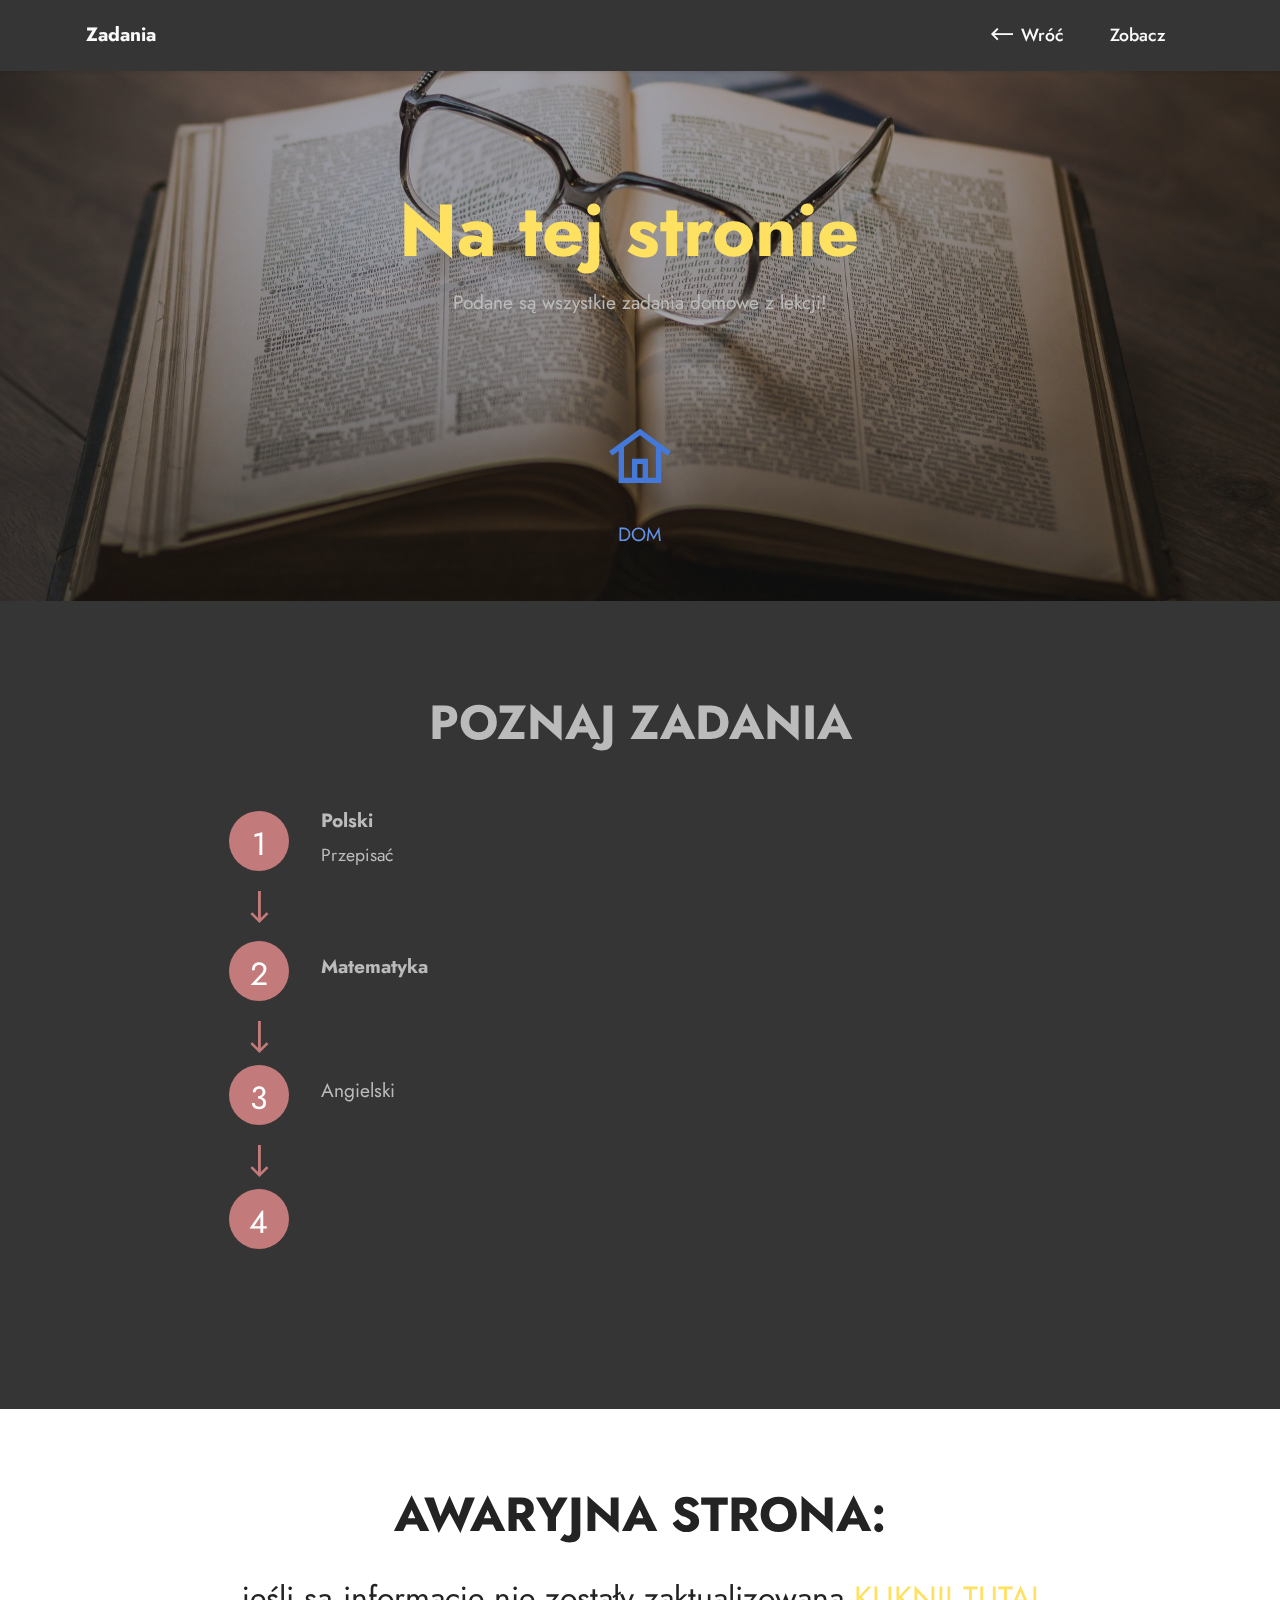
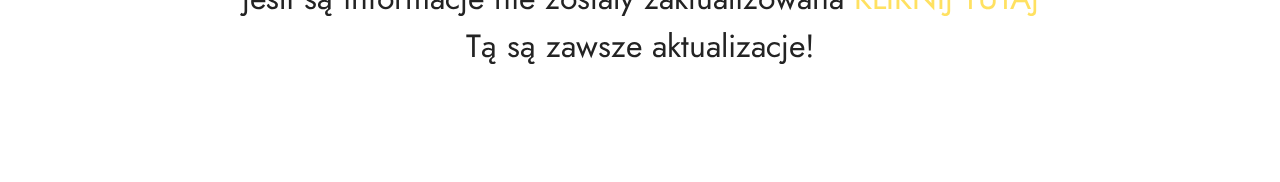
==== Zad.html @ 893054a7 "Add files via upload" ====
<!DOCTYPE html>
<html  >
<head>
  <!-- Site made with Mobirise Website Builder v5.6.13, https://mobirise.com -->
  <meta charset="UTF-8">
  <meta http-equiv="X-UA-Compatible" content="IE=edge">
  <meta name="generator" content="Mobirise v5.6.13, mobirise.com">
  <meta name="twitter:card" content="summary_large_image"/>
  <meta name="twitter:image:src" content="">
  <meta property="og:image" content="">
  <meta name="twitter:title" content="Zadania">
  <meta name="viewport" content="width=device-width, initial-scale=1, minimum-scale=1">
  <link rel="shortcut icon" href="assets/images/logo5.png" type="image/x-icon">
  <meta name="description" content="">
  
  
  <title>Zadania</title>
  <link rel="stylesheet" href="assets/web/assets/mobirise-icons2/mobirise2.css">
  <link rel="stylesheet" href="assets/bootstrap/css/bootstrap.min.css">
  <link rel="stylesheet" href="assets/bootstrap/css/bootstrap-grid.min.css">
  <link rel="stylesheet" href="assets/bootstrap/css/bootstrap-reboot.min.css">
  <link rel="stylesheet" href="assets/parallax/jarallax.css">
  <link rel="stylesheet" href="assets/dropdown/css/style.css">
  <link rel="stylesheet" href="assets/socicon/css/styles.css">
  <link rel="stylesheet" href="assets/theme/css/style.css">
  <link rel="preload" href="https://fonts.googleapis.com/css?family=Jost:100,200,300,400,500,600,700,800,900,100i,200i,300i,400i,500i,600i,700i,800i,900i&display=swap" as="style" onload="this.onload=null;this.rel='stylesheet'">
  <noscript><link rel="stylesheet" href="https://fonts.googleapis.com/css?family=Jost:100,200,300,400,500,600,700,800,900,100i,200i,300i,400i,500i,600i,700i,800i,900i&display=swap"></noscript>
  <link rel="preload" as="style" href="assets/mobirise/css/mbr-additional.css"><link rel="stylesheet" href="assets/mobirise/css/mbr-additional.css" type="text/css">
  
  
  
  
</head>
<body>
  
  <section data-bs-version="5.1" class="menu menu1 cid-sFGzlAXw3z" once="menu" id="menu1-2">
    

    <nav class="navbar navbar-dropdown navbar-expand-lg">
        <div class="container">
            <div class="navbar-brand">
                
                <span class="navbar-caption-wrap"><a class="navbar-caption text-white text-primary display-7" href="Zad.html">Zadania</a></span>
            </div>
            <button class="navbar-toggler" type="button" data-toggle="collapse" data-bs-toggle="collapse" data-target="#navbarSupportedContent" data-bs-target="#navbarSupportedContent" aria-controls="navbarNavAltMarkup" aria-expanded="false" aria-label="Toggle navigation">
                <div class="hamburger">
                    <span></span>
                    <span></span>
                    <span></span>
                    <span></span>
                </div>
            </button>
            <div class="collapse navbar-collapse" id="navbarSupportedContent">
                <ul class="navbar-nav nav-dropdown nav-right" data-app-modern-menu="true"><li class="nav-item"><a class="nav-link link text-white text-primary display-4" href="index.html"><span class="mobi-mbri mobi-mbri-left mbr-iconfont mbr-iconfont-btn"></span>Wróć</a></li><li class="nav-item"><a class="nav-link link text-white text-primary display-4" href="Zad.html#bottom">Zobacz&nbsp;</a></li></ul>
                
                
            </div>
        </div>
    </nav>
</section>

<section data-bs-version="5.1" class="header19 cid-sFGzrhlvIh mbr-parallax-background" id="header19-3">

    

    <div class="mbr-overlay" style="opacity: 0.4; background-color: rgb(35, 35, 35);">
    </div>

    <div class="container">
        <div class="media-container">
            <div class="col-md-12 col-lg-10 m-auto align-center">
                <h1 class="mbr-section-title mbr-white mbr-fonts-style mb-3 display-1"><strong>Na tej stronie&nbsp;</strong></h1>
                <p class="mbr-text mbr-white mbr-fonts-style display-7">
                    Podane są wszystkie zadania domowe z lekcji!<br></p>
                

                <div class="row pt-5 justify-content-center">
                    <div class="col-12 col-md-6 col-lg-3">
                        <div class="card-wrapper">
                            <div class="card-box align-center">
                                <span class="mbr-iconfont mobi-mbri-home mobi-mbri" style="color: rgb(68, 121, 217); fill: rgb(68, 121, 217);"></span>
                                <h4 class="card-title align-center mbr-black mbr-fonts-style display-7"><strong><a href="index.html" class="text-primary">DOM</a></strong></h4>
                            </div>
                        </div>
                    </div>
                    
                    
                    
                </div>
            </div>
        </div>
    </div>
</section>

<section data-bs-version="5.1" class="features19 cid-sFGBbGYuTc" id="features20-4">

    
    
    <div class="container">
        <div class="row justify-content-center">
            <div class="col-md-12 col-lg-10">
                <div class="card-wrapper pb-4">
                    <div class="card-box align-center">
                        <h4 class="card-title mbr-fonts-style mb-4 display-2"><strong>POZNAJ ZADANIA</strong></h4>
                        <p class="mbr-text mbr-fonts-style mb-4 display-7"></p>
                        
                    </div>
                </div>
            </div>
            <div class="col-12 col-md-9">
                <div class="item mbr-flex">
                    <div class="icon-box">
                        <span class="step-number mbr-fonts-style display-5">1</span>
                    </div>
                    <div class="text-box">
                        <h4 class="icon-title card-title mbr-black mbr-fonts-style display-7"><strong>Polski</strong></h4>
                        <h5 class="icon-text mbr-black mbr-fonts-style display-4">Przepisać<br></h5>
                    </div>
                </div>
                <div class="item mbr-flex">
                    <div class="icon-box">
                        <span class="step-number mbr-fonts-style display-5">2</span>
                    </div>
                    <div class="text-box">
                        <h4 class="icon-title card-title mbr-black mbr-fonts-style display-7"><strong>Matematyka</strong></h4>
                        <h5 class="icon-text mbr-black mbr-fonts-style display-4"></h5>
                    </div>
                </div>
                <div class="item mbr-flex">
                    <div class="icon-box">
                        <span class="step-number mbr-fonts-style display-5">3</span>
                    </div>
                    <div class="text-box">
                        <h4 class="icon-title card-title mbr-black mbr-fonts-style display-7">Angielski</h4>
                        <h5 class="icon-text mbr-black mbr-fonts-style display-4"></h5>
                    </div>
                </div>
                <div class="item mbr-flex last">
                    <div class="icon-box">
                        <span class="step-number mbr-fonts-style display-5">4</span>
                    </div>
                    <div class="text-box">
                        <h4 class="icon-title card-title mbr-black mbr-fonts-style display-7"></h4>
                        <h5 class="icon-text mbr-black mbr-fonts-style display-4"></h5>
                    </div>
                </div>
                
                
                
                
                
                
            </div>
        </div>
    </div>
</section>

<section data-bs-version="5.1" class="content4 cid-tiQTqA4oin" id="content4-7">
    

    
    
    <div class="container">
        <div class="row justify-content-center">
            <div class="title col-md-12 col-lg-10">
                <h3 class="mbr-section-title mbr-fonts-style align-center mb-4 display-2">
                    <strong>AWARYJNA STRONA:</strong></h3>
                <h4 class="mbr-section-subtitle align-center mbr-fonts-style mb-4 display-5">jeśli są informacje nie zostały zaktualizowana <a href="https://tiny.pl/w7hr4" class="text-warning text-primary">KLIKNIJ TUTAJ</a><br>Tą są zawsze aktualizacje!</h4>
                
            </div>
        </div>
    </div>
</section><section id="hide-footer" class="display-7" style="padding: 0;align-items: center;justify-content: center;flex-wrap: wrap;    align-content: center;display: flex;position: relative;height: 4rem;"><a href="https://mobiri.se/2879419" style="flex: 1 1;height: 4rem;position: absolute;width: 100%;z-index: 1;"><img alt="" style="height: 4rem;" src="[data-uri]"></a><p style="margin: 0;text-align: center;" class="display-7">Created with Mobirise &#8204;</p><a style="z-index:1" href="https://mobirise.com/web-page-maker.html">Free Web Page Builder</a></section><script src="assets/bootstrap/js/bootstrap.bundle.min.js"></script>  <script src="assets/parallax/jarallax.js"></script>  <script src="assets/smoothscroll/smooth-scroll.js"></script>  <script src="assets/ytplayer/index.js"></script>  <script src="assets/dropdown/js/navbar-dropdown.js"></script>  <script src="assets/vimeoplayer/player.js"></script>  <script src="assets/theme/js/script.js"></script>  
  
 <style>
#hide-footer{display: none !important;}
</style> 

</body>
</html>
---- assets/web/assets/mobirise-icons2/mobirise2.css ----
@font-face {
  font-family: 'Moririse2';
  font-display: swap;
  src:  url('mobirise2.eot?f2bix4');
  src:  url('mobirise2.eot?f2bix4#iefix') format('embedded-opentype'),
    url('mobirise2.ttf?f2bix4') format('truetype'),
    url('mobirise2.woff?f2bix4') format('woff'),
    url('mobirise2.svg?f2bix4#mobirise2') format('svg');
  font-weight: normal;
  font-style: normal;
}

[class^="mobi-"], [class*=" mobi-"] {
  /* use !important to prevent issues with browser extensions that change fonts */
  font-family: 'Moririse2' !important;
  speak: none;
  font-style: normal;
  font-weight: normal;
  font-variant: normal;
  text-transform: none;
  line-height: 1;

  /* Better Font Rendering =========== */
  -webkit-font-smoothing: antialiased;
  -moz-osx-font-smoothing: grayscale;
}

.mobi-mbri-add-submenu:before {
  content: "\e900";
}
.mobi-mbri-alert:before {
  content: "\e901";
}
.mobi-mbri-align-center:before {
  content: "\e902";
}
.mobi-mbri-align-justify:before {
  content: "\e903";
}
.mobi-mbri-align-left:before {
  content: "\e904";
}
.mobi-mbri-align-right:before {
  content: "\e905";
}
.mobi-mbri-android:before {
  content: "\e906";
}
.mobi-mbri-apple:before {
  content: "\e907";
}
.mobi-mbri-arrow-down:before {
  content: "\e908";
}
.mobi-mbri-arrow-next:before {
  content: "\e909";
}
.mobi-mbri-arrow-prev:before {
  content: "\e90a";
}
.mobi-mbri-arrow-up:before {
  content: "\e90b";
}
.mobi-mbri-bold:before {
  content: "\e90c";
}
.mobi-mbri-bookmark:before {
  content: "\e90d";
}
.mobi-mbri-bootstrap:before {
  content: "\e90e";
}
.mobi-mbri-briefcase:before {
  content: "\e90f";
}
.mobi-mbri-browse:before {
  content: "\e910";
}
.mobi-mbri-bulleted-list:before {
  content: "\e911";
}
.mobi-mbri-calendar:before {
  content: "\e912";
}
.mobi-mbri-camera:before {
  content: "\e913";
}
.mobi-mbri-cart-add:before {
  content: "\e914";
}
.mobi-mbri-cart-full:before {
  content: "\e915";
}
.mobi-mbri-cash:before {
  content: "\e916";
}
.mobi-mbri-change-style:before {
  content: "\e917";
}
.mobi-mbri-chat:before {
  content: "\e918";
}
.mobi-mbri-clock:before {
  content: "\e919";
}
.mobi-mbri-close:before {
  content: "\e91a";
}
.mobi-mbri-cloud:before {
  content: "\e91b";
}
.mobi-mbri-code:before {
  content: "\e91c";
}
.mobi-mbri-contact-form:before {
  content: "\e91d";
}
.mobi-mbri-credit-card:before {
  content: "\e91e";
}
.mobi-mbri-cursor-click:before {
  content: "\e91f";
}
.mobi-mbri-cust-feedback:before {
  content: "\e920";
}
.mobi-mbri-database:before {
  content: "\e921";
}
.mobi-mbri-delivery:before {
  content: "\e922";
}
.mobi-mbri-desktop:before {
  content: "\e923";
}
.mobi-mbri-devices:before {
  content: "\e924";
}
.mobi-mbri-down:before {
  content: "\e925";
}
.mobi-mbri-download-2:before {
  content: "\e926";
}
.mobi-mbri-download:before {
  content: "\e927";
}
.mobi-mbri-drag-n-drop-2:before {
  content: "\e928";
}
.mobi-mbri-drag-n-drop:before {
  content: "\e929";
}
.mobi-mbri-edit-2:before {
  content: "\e92a";
}
.mobi-mbri-edit:before {
  content: "\e92b";
}
.mobi-mbri-error:before {
  content: "\e92c";
}
.mobi-mbri-extension:before {
  content: "\e92d";
}
.mobi-mbri-features:before {
  content: "\e92e";
}
.mobi-mbri-file:before {
  content: "\e92f";
}
.mobi-mbri-flag:before {
  content: "\e930";
}
.mobi-mbri-folder:before {
  content: "\e931";
}
.mobi-mbri-gift:before {
  content: "\e932";
}
.mobi-mbri-github:before {
  content: "\e933";
}
.mobi-mbri-globe-2:before {
  content: "\e934";
}
.mobi-mbri-globe:before {
  content: "\e935";
}
.mobi-mbri-growing-chart:before {
  content: "\e936";
}
.mobi-mbri-hearth:before {
  content: "\e937";
}
.mobi-mbri-help:before {
  content: "\e938";
}
.mobi-mbri-home:before {
  content: "\e939";
}
.mobi-mbri-hot-cup:before {
  content: "\e93a";
}
.mobi-mbri-idea:before {
  content: "\e93b";
}
.mobi-mbri-image-gallery:before {
  content: "\e93c";
}
.mobi-mbri-image-slider:before {
  content: "\e93d";
}
.mobi-mbri-info:before {
  content: "\e93e";
}
.mobi-mbri-italic:before {
  content: "\e93f";
}
.mobi-mbri-key:before {
  content: "\e940";
}
.mobi-mbri-laptop:before {
  content: "\e941";
}
.mobi-mbri-layers:before {
  content: "\e942";
}
.mobi-mbri-left-right:before {
  content: "\e943";
}
.mobi-mbri-left:before {
  content: "\e944";
}
.mobi-mbri-letter:before {
  content: "\e945";
}
.mobi-mbri-like:before {
  content: "\e946";
}
.mobi-mbri-link:before {
  content: "\e947";
}
.mobi-mbri-lock:before {
  content: "\e948";
}
.mobi-mbri-login:before {
  content: "\e949";
}
.mobi-mbri-logout:before {
  content: "\e94a";
}
.mobi-mbri-magic-stick:before {
  content: "\e94b";
}
.mobi-mbri-map-pin:before {
  content: "\e94c";
}
.mobi-mbri-menu:before {
  content: "\e94d";
}
.mobi-mbri-mobile-2:before {
  content: "\e94e";
}
.mobi-mbri-mobile-horizontal:before {
  content: "\e94f";
}
.mobi-mbri-mobile:before {
  content: "\e950";
}
.mobi-mbri-mobirise:before {
  content: "\e951";
}
.mobi-mbri-more-horizontal:before {
  content: "\e952";
}
.mobi-mbri-more-vertical:before {
  content: "\e953";
}
.mobi-mbri-music:before {
  content: "\e954";
}
.mobi-mbri-new-file:before {
  content: "\e955";
}
.mobi-mbri-numbered-list:before {
  content: "\e956";
}
.mobi-mbri-opened-folder:before {
  content: "\e957";
}
.mobi-mbri-pages:before {
  content: "\e958";
}
.mobi-mbri-paper-plane:before {
  content: "\e959";
}
.mobi-mbri-paperclip:before {
  content: "\e95a";
}
.mobi-mbri-phone:before {
  content: "\e95b";
}
.mobi-mbri-photo:before {
  content: "\e95c";
}
.mobi-mbri-photos:before {
  content: "\e95d";
}
.mobi-mbri-pin:before {
  content: "\e95e";
}
.mobi-mbri-play:before {
  content: "\e95f";
}
.mobi-mbri-plus:before {
  content: "\e960";
}
.mobi-mbri-preview:before {
  content: "\e961";
}
.mobi-mbri-print:before {
  content: "\e962";
}
.mobi-mbri-protect:before {
  content: "\e963";
}
.mobi-mbri-question:before {
  content: "\e964";
}
.mobi-mbri-quote-left:before {
  content: "\e965";
}
.mobi-mbri-quote-right:before {
  content: "\e966";
}
.mobi-mbri-redo:before {
  content: "\e967";
}
.mobi-mbri-refresh:before {
  content: "\e968";
}
.mobi-mbri-responsive-2:before {
  content: "\e969";
}
.mobi-mbri-responsive:before {
  content: "\e96a";
}
.mobi-mbri-right:before {
  content: "\e96b";
}
.mobi-mbri-rocket:before {
  content: "\e96c";
}
.mobi-mbri-sad-face:before {
  content: "\e96d";
}
.mobi-mbri-sale:before {
  content: "\e96e";
}
.mobi-mbri-save:before {
  content: "\e96f";
}
.mobi-mbri-search:before {
  content: "\e970";
}
.mobi-mbri-setting-2:before {
  content: "\e971";
}
.mobi-mbri-setting-3:before {
  content: "\e972";
}
.mobi-mbri-setting:before {
  content: "\e973";
}
.mobi-mbri-share:before {
  content: "\e974";
}
.mobi-mbri-shopping-bag:before {
  content: "\e975";
}
.mobi-mbri-shopping-basket:before {
  content: "\e976";
}
.mobi-mbri-shopping-cart:before {
  content: "\e977";
}
.mobi-mbri-sites:before {
  content: "\e978";
}
.mobi-mbri-smile-face:before {
  content: "\e979";
}
.mobi-mbri-speed:before {
  content: "\e97a";
}
.mobi-mbri-star:before {
  content: "\e97b";
}
.mobi-mbri-success:before {
  content: "\e97c";
}
.mobi-mbri-sun:before {
  content: "\e97d";
}
.mobi-mbri-sun2:before {
  content: "\e97e";
}
.mobi-mbri-tablet-vertical:before {
  content: "\e97f";
}
.mobi-mbri-tablet:before {
  content: "\e980";
}
.mobi-mbri-target:before {
  content: "\e981";
}
.mobi-mbri-timer:before {
  content: "\e982";
}
.mobi-mbri-to-ftp:before {
  content: "\e983";
}
.mobi-mbri-to-local-drive:before {
  content: "\e984";
}
.mobi-mbri-touch-swipe:before {
  content: "\e985";
}
.mobi-mbri-touch:before {
  content: "\e986";
}
.mobi-mbri-trash:before {
  content: "\e987";
}
.mobi-mbri-underline:before {
  content: "\e988";
}
.mobi-mbri-undo:before {
  content: "\e989";
}
.mobi-mbri-unlink:before {
  content: "\e98a";
}
.mobi-mbri-unlock:before {
  content: "\e98b";
}
.mobi-mbri-up-down:before {
  content: "\e98c";
}
.mobi-mbri-up:before {
  content: "\e98d";
}
.mobi-mbri-update:before {
  content: "\e98e";
}
.mobi-mbri-upload-2:before {
  content: "\e98f";
}
.mobi-mbri-upload:before {
  content: "\e990";
}
.mobi-mbri-user-2:before {
  content: "\e991";
}
.mobi-mbri-user:before {
  content: "\e992";
}
.mobi-mbri-users:before {
  content: "\e993";
}
.mobi-mbri-video-play:before {
  content: "\e994";
}
.mobi-mbri-video:before {
  content: "\e995";
}
.mobi-mbri-watch:before {
  content: "\e996";
}
.mobi-mbri-website-theme-2:before {
  content: "\e997";
}
.mobi-mbri-website-theme:before {
  content: "\e998";
}
.mobi-mbri-wifi:before {
  content: "\e999";
}
.mobi-mbri-windows:before {
  content: "\e99a";
}
.mobi-mbri-zoom-in:before {
  content: "\e99b";
}
.mobi-mbri-zoom-out:before {
  content: "\e99c";
}
---- assets/parallax/jarallax.css ----
.jarallax {
    position: relative;
    z-index: 0;
}
.jarallax > .jarallax-img {
    position: absolute;
    object-fit: cover;
    /* support for plugin https://github.com/bfred-it/object-fit-images */
    font-family: 'object-fit: cover;';
    top: 0;
    left: 0;
    width: 100%;
    height: 100%;
    z-index: -1;
}
---- assets/dropdown/css/style.css ----
.navbar-dropdown {
  left: 0;
  padding: 0;
  position: absolute;
  right: 0;
  top: 0;
  transition: all 0.45s ease;
  z-index: 1030;
  background: #282828; }
  .navbar-dropdown .navbar-logo {
    margin-right: 0.8rem;
    transition: margin 0.3s ease-in-out;
    vertical-align: middle; }
    .navbar-dropdown .navbar-logo img {
      height: 3.125rem;
      transition: all 0.3s ease-in-out; }
    .navbar-dropdown .navbar-logo.mbr-iconfont {
      font-size: 3.125rem;
      line-height: 3.125rem; }
  .navbar-dropdown .navbar-caption {
    font-weight: 700;
    white-space: normal;
    vertical-align: -4px;
    line-height: 3.125rem !important; }
    .navbar-dropdown .navbar-caption, .navbar-dropdown .navbar-caption:hover {
      color: inherit;
      text-decoration: none; }
  .navbar-dropdown .mbr-iconfont + .navbar-caption {
    vertical-align: -1px; }
  .navbar-dropdown.navbar-fixed-top {
    position: fixed; }
  .navbar-dropdown .navbar-brand span {
    vertical-align: -4px; }
  .navbar-dropdown.bg-color.transparent {
    background: none; }
  .navbar-dropdown.navbar-short .navbar-brand {
    padding: 0.625rem 0; }
    .navbar-dropdown.navbar-short .navbar-brand span {
      vertical-align: -1px; }
  .navbar-dropdown.navbar-short .navbar-caption {
    line-height: 2.375rem !important;
    vertical-align: -2px; }
  .navbar-dropdown.navbar-short .navbar-logo {
    margin-right: 0.5rem; }
    .navbar-dropdown.navbar-short .navbar-logo img {
      height: 2.375rem; }
    .navbar-dropdown.navbar-short .navbar-logo.mbr-iconfont {
      font-size: 2.375rem;
      line-height: 2.375rem; }
  .navbar-dropdown.navbar-short .mbr-table-cell {
    height: 3.625rem; }
  .navbar-dropdown .navbar-close {
    left: 0.6875rem;
    position: fixed;
    top: 0.75rem;
    z-index: 1000; }
  .navbar-dropdown .hamburger-icon {
    content: "";
    display: inline-block;
    vertical-align: middle;
    width: 16px;
    -webkit-box-shadow: 0 -6px 0 1px #282828,0 0 0 1px #282828,0 6px 0 1px #282828;
    -moz-box-shadow: 0 -6px 0 1px #282828,0 0 0 1px #282828,0 6px 0 1px #282828;
    box-shadow: 0 -6px 0 1px #282828,0 0 0 1px #282828,0 6px 0 1px #282828; }

.dropdown-menu .dropdown-toggle[data-toggle="dropdown-submenu"]::after {
  border-bottom: 0.35em solid transparent;
  border-left: 0.35em solid;
  border-right: 0;
  border-top: 0.35em solid transparent;
  margin-left: 0.3rem; }

.dropdown-menu .dropdown-item:focus {
  outline: 0; }

.nav-dropdown {
  font-size: 0.75rem;
  font-weight: 500;
  height: auto !important; }
  .nav-dropdown .nav-btn {
    padding-left: 1rem; }
  .nav-dropdown .link {
    margin: .667em 1.667em;
    font-weight: 500;
    padding: 0;
    transition: color .2s ease-in-out; }
    .nav-dropdown .link.dropdown-toggle {
      margin-right: 2.583em; }
      .nav-dropdown .link.dropdown-toggle::after {
        margin-left: .25rem;
        border-top: 0.35em solid;
        border-right: 0.35em solid transparent;
        border-left: 0.35em solid transparent;
        border-bottom: 0; }
      .nav-dropdown .link.dropdown-toggle[aria-expanded="true"] {
        margin: 0;
        padding: 0.667em 3.263em  0.667em 1.667em; }
  .nav-dropdown .link::after,
  .nav-dropdown .dropdown-item::after {
    color: inherit; }
  .nav-dropdown .btn {
    font-size: 0.75rem;
    font-weight: 700;
    letter-spacing: 0;
    margin-bottom: 0;
    padding-left: 1.25rem;
    padding-right: 1.25rem; }
  .nav-dropdown .dropdown-menu {
    border-radius: 0;
    border: 0;
    left: 0;
    margin: 0;
    padding-bottom: 1.25rem;
    padding-top: 1.25rem;
    position: relative; }
  .nav-dropdown .dropdown-submenu {
    margin-left: 0.125rem;
    top: 0; }
  .nav-dropdown .dropdown-item {
    font-weight: 500;
    line-height: 2;
    padding: 0.3846em 4.615em 0.3846em 1.5385em;
    position: relative;
    transition: color .2s ease-in-out, background-color .2s ease-in-out; }
    .nav-dropdown .dropdown-item::after {
      margin-top: -0.3077em;
      position: absolute;
      right: 1.1538em;
      top: 50%; }
    .nav-dropdown .dropdown-item:focus, .nav-dropdown .dropdown-item:hover {
      background: none; }

@media (max-width: 767px) {
  .nav-dropdown.navbar-toggleable-sm {
    bottom: 0;
    display: none;
    left: 0;
    overflow-x: hidden;
    position: fixed;
    top: 0;
    transform: translateX(-100%);
    -ms-transform: translateX(-100%);
    -webkit-transform: translateX(-100%);
    width: 18.75rem;
    z-index: 999; } }
.nav-dropdown.navbar-toggleable-xl {
  bottom: 0;
  display: none;
  left: 0;
  overflow-x: hidden;
  position: fixed;
  top: 0;
  transform: translateX(-100%);
  -ms-transform: translateX(-100%);
  -webkit-transform: translateX(-100%);
  width: 18.75rem;
  z-index: 999; }

.nav-dropdown-sm {
  display: block !important;
  overflow-x: hidden;
  overflow: auto;
  padding-top: 3.875rem; }
  .nav-dropdown-sm::after {
    content: "";
    display: block;
    height: 3rem;
    width: 100%; }
  .nav-dropdown-sm.collapse.in ~ .navbar-close {
    display: block !important; }
  .nav-dropdown-sm.collapsing, .nav-dropdown-sm.collapse.in {
    transform: translateX(0);
    -ms-transform: translateX(0);
    -webkit-transform: translateX(0);
    transition: all 0.25s ease-out;
    -webkit-transition: all 0.25s ease-out;
    background: #282828; }
  .nav-dropdown-sm.collapsing[aria-expanded="false"] {
    transform: translateX(-100%);
    -ms-transform: translateX(-100%);
    -webkit-transform: translateX(-100%); }
  .nav-dropdown-sm .nav-item {
    display: block;
    margin-left: 0 !important;
    padding-left: 0; }
  .nav-dropdown-sm .link,
  .nav-dropdown-sm .dropdown-item {
    border-top: 1px dotted rgba(255, 255, 255, 0.1);
    font-size: 0.8125rem;
    line-height: 1.6;
    margin: 0 !important;
    padding: 0.875rem 2.4rem 0.875rem 1.5625rem !important;
    position: relative;
    white-space: normal; }
    .nav-dropdown-sm .link:focus, .nav-dropdown-sm .link:hover,
    .nav-dropdown-sm .dropdown-item:focus,
    .nav-dropdown-sm .dropdown-item:hover {
      background: rgba(0, 0, 0, 0.2) !important;
      color: #c0a375; }
  .nav-dropdown-sm .nav-btn {
    position: relative;
    padding: 1.5625rem 1.5625rem 0 1.5625rem; }
    .nav-dropdown-sm .nav-btn::before {
      border-top: 1px dotted rgba(255, 255, 255, 0.1);
      content: "";
      left: 0;
      position: absolute;
      top: 0;
      width: 100%; }
    .nav-dropdown-sm .nav-btn + .nav-btn {
      padding-top: 0.625rem; }
      .nav-dropdown-sm .nav-btn + .nav-btn::before {
        display: none; }
  .nav-dropdown-sm .btn {
    padding: 0.625rem 0; }
  .nav-dropdown-sm .dropdown-toggle[data-toggle="dropdown-submenu"]::after {
    margin-left: .25rem;
    border-top: 0.35em solid;
    border-right: 0.35em solid transparent;
    border-left: 0.35em solid transparent;
    border-bottom: 0; }
  .nav-dropdown-sm .dropdown-toggle[data-toggle="dropdown-submenu"][aria-expanded="true"]::after {
    border-top: 0;
    border-right: 0.35em solid transparent;
    border-left: 0.35em solid transparent;
    border-bottom: 0.35em solid; }
  .nav-dropdown-sm .dropdown-menu {
    margin: 0;
    padding: 0;
    position: relative;
    top: 0;
    left: 0;
    width: 100%;
    border: 0;
    float: none;
    border-radius: 0;
    background: none; }
  .nav-dropdown-sm .dropdown-submenu {
    left: 100%;
    margin-left: 0.125rem;
    margin-top: -1.25rem;
    top: 0; }

.navbar-toggleable-sm .nav-dropdown .dropdown-menu {
  position: absolute; }

.navbar-toggleable-sm .nav-dropdown .dropdown-submenu {
  left: 100%;
  margin-left: 0.125rem;
  margin-top: -1.25rem;
  top: 0; }

.navbar-toggleable-sm.opened .nav-dropdown .dropdown-menu {
  position: relative; }

.navbar-toggleable-sm.opened .nav-dropdown .dropdown-submenu {
  left: 0;
  margin-left: 00rem;
  margin-top: 0rem;
  top: 0; }

.is-builder .nav-dropdown.collapsing {
  transition: none !important; }
---- assets/socicon/css/styles.css ----
@charset "UTF-8";

@font-face {
  font-family: 'Socicon';
  src:  url('../fonts/socicon.eot');
  src:  url('../fonts/socicon.eot?#iefix') format('embedded-opentype'),
    url('../fonts/socicon.woff2') format('woff2'),
    url('../fonts/socicon.ttf') format('truetype'),
    url('../fonts/socicon.woff') format('woff'),
    url('../fonts/socicon.svg#socicon') format('svg');
  font-weight: normal;
  font-style: normal;
  font-display: swap;
}

[data-icon]:before {
  font-family: "socicon" !important;
  content: attr(data-icon);
  font-style: normal !important;
  font-weight: normal !important;
  font-variant: normal !important;
  text-transform: none !important;
  speak: none;
  line-height: 1;
  -webkit-font-smoothing: antialiased;
  -moz-osx-font-smoothing: grayscale;
}

[class^="socicon-"], [class*=" socicon-"] {
  /* use !important to prevent issues with browser extensions that change fonts */
  font-family: 'Socicon' !important;
  speak: none;
  font-style: normal;
  font-weight: normal;
  font-variant: normal;
  text-transform: none;
  line-height: 1;

  /* Better Font Rendering =========== */
  -webkit-font-smoothing: antialiased;
  -moz-osx-font-smoothing: grayscale;
}

.socicon-eitaa:before {
  content: "\e97c";
}
.socicon-soroush:before {
  content: "\e97d";
}
.socicon-bale:before {
  content: "\e97e";
}
.socicon-zazzle:before {
  content: "\e97b";
}
.socicon-society6:before {
  content: "\e97a";
}
.socicon-redbubble:before {
  content: "\e979";
}
.socicon-avvo:before {
  content: "\e978";
}
.socicon-stitcher:before {
  content: "\e977";
}
.socicon-googlehangouts:before {
  content: "\e974";
}
.socicon-dlive:before {
  content: "\e975";
}
.socicon-vsco:before {
  content: "\e976";
}
.socicon-flipboard:before {
  content: "\e973";
}
.socicon-ubuntu:before {
  content: "\e958";
}
.socicon-artstation:before {
  content: "\e959";
}
.socicon-invision:before {
  content: "\e95a";
}
.socicon-torial:before {
  content: "\e95b";
}
.socicon-collectorz:before {
  content: "\e95c";
}
.socicon-seenthis:before {
  content: "\e95d";
}
.socicon-googleplaymusic:before {
  content: "\e95e";
}
.socicon-debian:before {
  content: "\e95f";
}
.socicon-filmfreeway:before {
  content: "\e960";
}
.socicon-gnome:before {
  content: "\e961";
}
.socicon-itchio:before {
  content: "\e962";
}
.socicon-jamendo:before {
  content: "\e963";
}
.socicon-mix:before {
  content: "\e964";
}
.socicon-sharepoint:before {
  content: "\e965";
}
.socicon-tinder:before {
  content: "\e966";
}
.socicon-windguru:before {
  content: "\e967";
}
.socicon-cdbaby:before {
  content: "\e968";
}
.socicon-elementaryos:before {
  content: "\e969";
}
.socicon-stage32:before {
  content: "\e96a";
}
.socicon-tiktok:before {
  content: "\e96b";
}
.socicon-gitter:before {
  content: "\e96c";
}
.socicon-letterboxd:before {
  content: "\e96d";
}
.socicon-threema:before {
  content: "\e96e";
}
.socicon-splice:before {
  content: "\e96f";
}
.socicon-metapop:before {
  content: "\e970";
}
.socicon-naver:before {
  content: "\e971";
}
.socicon-remote:before {
  content: "\e972";
}
.socicon-internet:before {
  content: "\e957";
}
.socicon-moddb:before {
  content: "\e94b";
}
.socicon-indiedb:before {
  content: "\e94c";
}
.socicon-traxsource:before {
  content: "\e94d";
}
.socicon-gamefor:before {
  content: "\e94e";
}
.socicon-pixiv:before {
  content: "\e94f";
}
.socicon-myanimelist:before {
  content: "\e950";
}
.socicon-blackberry:before {
  content: "\e951";
}
.socicon-wickr:before {
  content: "\e952";
}
.socicon-spip:before {
  content: "\e953";
}
.socicon-napster:before {
  content: "\e954";
}
.socicon-beatport:before {
  content: "\e955";
}
.socicon-hackerone:before {
  content: "\e956";
}
.socicon-hackernews:before {
  content: "\e946";
}
.socicon-smashwords:before {
  content: "\e947";
}
.socicon-kobo:before {
  content: "\e948";
}
.socicon-bookbub:before {
  content: "\e949";
}
.socicon-mailru:before {
  content: "\e94a";
}
.socicon-gitlab:before {
  content: "\e945";
}
.socicon-instructables:before {
  content: "\e944";
}
.socicon-portfolio:before {
  content: "\e943";
}
.socicon-codered:before {
  content: "\e940";
}
.socicon-origin:before {
  content: "\e941";
}
.socicon-nextdoor:before {
  content: "\e942";
}
.socicon-udemy:before {
  content: "\e93f";
}
.socicon-livemaster:before {
  content: "\e93e";
}
.socicon-crunchbase:before {
  content: "\e93b";
}
.socicon-homefy:before {
  content: "\e93c";
}
.socicon-calendly:before {
  content: "\e93d";
}
.socicon-realtor:before {
  content: "\e90f";
}
.socicon-tidal:before {
  content: "\e910";
}
.socicon-qobuz:before {
  content: "\e911";
}
.socicon-natgeo:before {
  content: "\e912";
}
.socicon-mastodon:before {
  content: "\e913";
}
.socicon-unsplash:before {
  content: "\e914";
}
.socicon-homeadvisor:before {
  content: "\e915";
}
.socicon-angieslist:before {
  content: "\e916";
}
.socicon-codepen:before {
  content: "\e917";
}
.socicon-slack:before {
  content: "\e918";
}
.socicon-openaigym:before {
  content: "\e919";
}
.socicon-logmein:before {
  content: "\e91a";
}
.socicon-fiverr:before {
  content: "\e91b";
}
.socicon-gotomeeting:before {
  content: "\e91c";
}
.socicon-aliexpress:before {
  content: "\e91d";
}
.socicon-guru:before {
  content: "\e91e";
}
.socicon-appstore:before {
  content: "\e91f";
}
.socicon-homes:before {
  content: "\e920";
}
.socicon-zoom:before {
  content: "\e921";
}
.socicon-alibaba:before {
  content: "\e922";
}
.socicon-craigslist:before {
  content: "\e923";
}
.socicon-wix:before {
  content: "\e924";
}
.socicon-redfin:before {
  content: "\e925";
}
.socicon-googlecalendar:before {
  content: "\e926";
}
.socicon-shopify:before {
  content: "\e927";
}
.socicon-freelancer:before {
  content: "\e928";
}
.socicon-seedrs:before {
  content: "\e929";
}
.socicon-bing:before {
  content: "\e92a";
}
.socicon-doodle:before {
  content: "\e92b";
}
.socicon-bonanza:before {
  content: "\e92c";
}
.socicon-squarespace:before {
  content: "\e92d";
}
.socicon-toptal:before {
  content: "\e92e";
}
.socicon-gust:before {
  content: "\e92f";
}
.socicon-ask:before {
  content: "\e930";
}
.socicon-trulia:before {
  content: "\e931";
}
.socicon-loomly:before {
  content: "\e932";
}
.socicon-ghost:before {
  content: "\e933";
}
.socicon-upwork:before {
  content: "\e934";
}
.socicon-fundable:before {
  content: "\e935";
}
.socicon-booking:before {
  content: "\e936";
}
.socicon-googlemaps:before {
  content: "\e937";
}
.socicon-zillow:before {
  content: "\e938";
}
.socicon-niconico:before {
  content: "\e939";
}
.socicon-toneden:before {
  content: "\e93a";
}
.socicon-augment:before {
  content: "\e908";
}
.socicon-bitbucket:before {
  content: "\e909";
}
.socicon-fyuse:before {
  content: "\e90a";
}
.socicon-yt-gaming:before {
  content: "\e90b";
}
.socicon-sketchfab:before {
  content: "\e90c";
}
.socicon-mobcrush:before {
  content: "\e90d";
}
.socicon-microsoft:before {
  content: "\e90e";
}
.socicon-pandora:before {
  content: "\e907";
}
.socicon-messenger:before {
  content: "\e906";
}
.socicon-gamewisp:before {
  content: "\e905";
}
.socicon-bloglovin:before {
  content: "\e904";
}
.socicon-tunein:before {
  content: "\e903";
}
.socicon-gamejolt:before {
  content: "\e901";
}
.socicon-trello:before {
  content: "\e902";
}
.socicon-spreadshirt:before {
  content: "\e900";
}
.socicon-500px:before {
  content: "\e000";
}
.socicon-8tracks:before {
  content: "\e001";
}
.socicon-airbnb:before {
  content: "\e002";
}
.socicon-alliance:before {
  content: "\e003";
}
.socicon-amazon:before {
  content: "\e004";
}
.socicon-amplement:before {
  content: "\e005";
}
.socicon-android:before {
  content: "\e006";
}
.socicon-angellist:before {
  content: "\e007";
}
.socicon-apple:before {
  content: "\e008";
}
.socicon-appnet:before {
  content: "\e009";
}
.socicon-baidu:before {
  content: "\e00a";
}
.socicon-bandcamp:before {
  content: "\e00b";
}
.socicon-battlenet:before {
  content: "\e00c";
}
.socicon-mixer:before {
  content: "\e00d";
}
.socicon-bebee:before {
  content: "\e00e";
}
.socicon-bebo:before {
  content: "\e00f";
}
.socicon-behance:before {
  content: "\e010";
}
.socicon-blizzard:before {
  content: "\e011";
}
.socicon-blogger:before {
  content: "\e012";
}
.socicon-buffer:before {
  content: "\e013";
}
.socicon-chrome:before {
  content: "\e014";
}
.socicon-coderwall:before {
  content: "\e015";
}
.socicon-curse:before {
  content: "\e016";
}
.socicon-dailymotion:before {
  content: "\e017";
}
.socicon-deezer:before {
  content: "\e018";
}
.socicon-delicious:before {
  content: "\e019";
}
.socicon-deviantart:before {
  content: "\e01a";
}
.socicon-diablo:before {
  content: "\e01b";
}
.socicon-digg:before {
  content: "\e01c";
}
.socicon-discord:before {
  content: "\e01d";
}
.socicon-disqus:before {
  content: "\e01e";
}
.socicon-douban:before {
  content: "\e01f";
}
.socicon-draugiem:before {
  content: "\e020";
}
.socicon-dribbble:before {
  content: "\e021";
}
.socicon-drupal:before {
  content: "\e022";
}
.socicon-ebay:before {
  content: "\e023";
}
.socicon-ello:before {
  content: "\e024";
}
.socicon-endomodo:before {
  content: "\e025";
}
.socicon-envato:before {
  content: "\e026";
}
.socicon-etsy:before {
  content: "\e027";
}
.socicon-facebook:before {
  content: "\e028";
}
.socicon-feedburner:before {
  content: "\e029";
}
.socicon-filmweb:before {
  content: "\e02a";
}
.socicon-firefox:before {
  content: "\e02b";
}
.socicon-flattr:before {
  content: "\e02c";
}
.socicon-flickr:before {
  content: "\e02d";
}
.socicon-formulr:before {
  content: "\e02e";
}
.socicon-forrst:before {
  content: "\e02f";
}
.socicon-foursquare:before {
  content: "\e030";
}
.socicon-friendfeed:before {
  content: "\e031";
}
.socicon-github:before {
  content: "\e032";
}
.socicon-goodreads:before {
  content: "\e033";
}
.socicon-google:before {
  content: "\e034";
}
.socicon-googlescholar:before {
  content: "\e035";
}
.socicon-googlegroups:before {
  content: "\e036";
}
.socicon-googlephotos:before {
  content: "\e037";
}
.socicon-googleplus:before {
  content: "\e038";
}
.socicon-grooveshark:before {
  content: "\e039";
}
.socicon-hackerrank:before {
  content: "\e03a";
}
.socicon-hearthstone:before {
  content: "\e03b";
}
.socicon-hellocoton:before {
  content: "\e03c";
}
.socicon-heroes:before {
  content: "\e03d";
}
.socicon-smashcast:before {
  content: "\e03e";
}
.socicon-horde:before {
  content: "\e03f";
}
.socicon-houzz:before {
  content: "\e040";
}
.socicon-icq:before {
  content: "\e041";
}
.socicon-identica:before {
  content: "\e042";
}
.socicon-imdb:before {
  content: "\e043";
}
.socicon-instagram:before {
  content: "\e044";
}
.socicon-issuu:before {
  content: "\e045";
}
.socicon-istock:before {
  content: "\e046";
}
.socicon-itunes:before {
  content: "\e047";
}
.socicon-keybase:before {
  content: "\e048";
}
.socicon-lanyrd:before {
  content: "\e049";
}
.socicon-lastfm:before {
  content: "\e04a";
}
.socicon-line:before {
  content: "\e04b";
}
.socicon-linkedin:before {
  content: "\e04c";
}
.socicon-livejournal:before {
  content: "\e04d";
}
.socicon-lyft:before {
  content: "\e04e";
}
.socicon-macos:before {
  content: "\e04f";
}
.socicon-mail:before {
  content: "\e050";
}
.socicon-medium:before {
  content: "\e051";
}
.socicon-meetup:before {
  content: "\e052";
}
.socicon-mixcloud:before {
  content: "\e053";
}
.socicon-modelmayhem:before {
  content: "\e054";
}
.socicon-mumble:before {
  content: "\e055";
}
.socicon-myspace:before {
  content: "\e056";
}
.socicon-newsvine:before {
  content: "\e057";
}
.socicon-nintendo:before {
  content: "\e058";
}
.socicon-npm:before {
  content: "\e059";
}
.socicon-odnoklassniki:before {
  content: "\e05a";
}
.socicon-openid:before {
  content: "\e05b";
}
.socicon-opera:before {
  content: "\e05c";
}
.socicon-outlook:before {
  content: "\e05d";
}
.socicon-overwatch:before {
  content: "\e05e";
}
.socicon-patreon:before {
  content: "\e05f";
}
.socicon-paypal:before {
  content: "\e060";
}
.socicon-periscope:before {
  content: "\e061";
}
.socicon-persona:before {
  content: "\e062";
}
.socicon-pinterest:before {
  content: "\e063";
}
.socicon-play:before {
  content: "\e064";
}
.socicon-player:before {
  content: "\e065";
}
.socicon-playstation:before {
  content: "\e066";
}
.socicon-pocket:before {
  content: "\e067";
}
.socicon-qq:before {
  content: "\e068";
}
.socicon-quora:before {
  content: "\e069";
}
.socicon-raidcall:before {
  content: "\e06a";
}
.socicon-ravelry:before {
  content: "\e06b";
}
.socicon-reddit:before {
  content: "\e06c";
}
.socicon-renren:before {
  content: "\e06d";
}
.socicon-researchgate:before {
  content: "\e06e";
}
.socicon-residentadvisor:before {
  content: "\e06f";
}
.socicon-reverbnation:before {
  content: "\e070";
}
.socicon-rss:before {
  content: "\e071";
}
.socicon-sharethis:before {
  content: "\e072";
}
.socicon-skype:before {
  content: "\e073";
}
.socicon-slideshare:before {
  content: "\e074";
}
.socicon-smugmug:before {
  content: "\e075";
}
.socicon-snapchat:before {
  content: "\e076";
}
.socicon-songkick:before {
  content: "\e077";
}
.socicon-soundcloud:before {
  content: "\e078";
}
.socicon-spotify:before {
  content: "\e079";
}
.socicon-stackexchange:before {
  content: "\e07a";
}
.socicon-stackoverflow:before {
  content: "\e07b";
}
.socicon-starcraft:before {
  content: "\e07c";
}
.socicon-stayfriends:before {
  content: "\e07d";
}
.socicon-steam:before {
  content: "\e07e";
}
.socicon-storehouse:before {
  content: "\e07f";
}
.socicon-strava:before {
  content: "\e080";
}
.socicon-streamjar:before {
  content: "\e081";
}
.socicon-stumbleupon:before {
  content: "\e082";
}
.socicon-swarm:before {
  content: "\e083";
}
.socicon-teamspeak:before {
  content: "\e084";
}
.socicon-teamviewer:before {
  content: "\e085";
}
.socicon-technorati:before {
  content: "\e086";
}
.socicon-telegram:before {
  content: "\e087";
}
.socicon-tripadvisor:before {
  content: "\e088";
}
.socicon-tripit:before {
  content: "\e089";
}
.socicon-triplej:before {
  content: "\e08a";
}
.socicon-tumblr:before {
  content: "\e08b";
}
.socicon-twitch:before {
  content: "\e08c";
}
.socicon-twitter:before {
  content: "\e08d";
}
.socicon-uber:before {
  content: "\e08e";
}
.socicon-ventrilo:before {
  content: "\e08f";
}
.socicon-viadeo:before {
  content: "\e090";
}
.socicon-viber:before {
  content: "\e091";
}
.socicon-viewbug:before {
  content: "\e092";
}
.socicon-vimeo:before {
  content: "\e093";
}
.socicon-vine:before {
  content: "\e094";
}
.socicon-vkontakte:before {
  content: "\e095";
}
.socicon-warcraft:before {
  content: "\e096";
}
.socicon-wechat:before {
  content: "\e097";
}
.socicon-weibo:before {
  content: "\e098";
}
.socicon-whatsapp:before {
  content: "\e099";
}
.socicon-wikipedia:before {
  content: "\e09a";
}
.socicon-windows:before {
  content: "\e09b";
}
.socicon-wordpress:before {
  content: "\e09c";
}
.socicon-wykop:before {
  content: "\e09d";
}
.socicon-xbox:before {
  content: "\e09e";
}
.socicon-xing:before {
  content: "\e09f";
}
.socicon-yahoo:before {
  content: "\e0a0";
}
.socicon-yammer:before {
  content: "\e0a1";
}
.socicon-yandex:before {
  content: "\e0a2";
}
.socicon-yelp:before {
  content: "\e0a3";
}
.socicon-younow:before {
  content: "\e0a4";
}
.socicon-youtube:before {
  content: "\e0a5";
}
.socicon-zapier:before {
  content: "\e0a6";
}
.socicon-zerply:before {
  content: "\e0a7";
}
.socicon-zomato:before {
  content: "\e0a8";
}
.socicon-zynga:before {
  content: "\e0a9";
}
---- assets/theme/css/style.css ----
@charset "UTF-8";
section {
  background-color: #ffffff;
}

body {
  font-style: normal;
  line-height: 1.5;
  font-weight: 400;
  color: #232323;
  position: relative;
}

button {
  background-color: transparent;
  border-color: transparent;
}

section,
.container,
.container-fluid {
  position: relative;
  word-wrap: break-word;
}

a.mbr-iconfont:hover {
  text-decoration: none;
}

.article .lead p,
.article .lead ul,
.article .lead ol,
.article .lead pre,
.article .lead blockquote {
  margin-bottom: 0;
}

a {
  font-style: normal;
  font-weight: 400;
  cursor: pointer;
}
a, a:hover {
  text-decoration: none;
}

.mbr-section-title {
  font-style: normal;
  line-height: 1.3;
}

.mbr-section-subtitle {
  line-height: 1.3;
}

.mbr-text {
  font-style: normal;
  line-height: 1.7;
}

h1,
h2,
h3,
h4,
h5,
h6,
.display-1,
.display-2,
.display-4,
.display-5,
.display-7,
span,
p,
a {
  line-height: 1;
  word-break: break-word;
  word-wrap: break-word;
  font-weight: 400;
}

b,
strong {
  font-weight: bold;
}

input:-webkit-autofill, input:-webkit-autofill:hover, input:-webkit-autofill:focus, input:-webkit-autofill:active {
  transition-delay: 9999s;
  -webkit-transition-property: background-color, color;
  transition-property: background-color, color;
}

textarea[type=hidden] {
  display: none;
}

section {
  background-position: 50% 50%;
  background-repeat: no-repeat;
  background-size: cover;
}
section .mbr-background-video,
section .mbr-background-video-preview {
  position: absolute;
  bottom: 0;
  left: 0;
  right: 0;
  top: 0;
}

.hidden {
  visibility: hidden;
}

.mbr-z-index20 {
  z-index: 20;
}

/*! Base colors */
.mbr-white {
  color: #ffffff;
}

.mbr-black {
  color: #111111;
}

.mbr-bg-white {
  background-color: #ffffff;
}

.mbr-bg-black {
  background-color: #000000;
}

/*! Text-aligns */
.align-left {
  text-align: left;
}

.align-center {
  text-align: center;
}

.align-right {
  text-align: right;
}

/*! Font-weight  */
.mbr-light {
  font-weight: 300;
}

.mbr-regular {
  font-weight: 400;
}

.mbr-semibold {
  font-weight: 500;
}

.mbr-bold {
  font-weight: 700;
}

/*! Media  */
.media-content {
  flex-basis: 100%;
}

.media-container-row {
  display: flex;
  flex-direction: row;
  flex-wrap: wrap;
  justify-content: center;
  align-content: center;
  align-items: start;
}
.media-container-row .media-size-item {
  width: 400px;
}

.media-container-column {
  display: flex;
  flex-direction: column;
  flex-wrap: wrap;
  justify-content: center;
  align-content: center;
  align-items: stretch;
}
.media-container-column > * {
  width: 100%;
}

@media (min-width: 992px) {
  .media-container-row {
    flex-wrap: nowrap;
  }
}
figure {
  margin-bottom: 0;
  overflow: hidden;
}

figure[mbr-media-size] {
  transition: width 0.1s;
}

img,
iframe {
  display: block;
  width: 100%;
}

.card {
  background-color: transparent;
  border: none;
}

.card-box {
  width: 100%;
}

.card-img {
  text-align: center;
  flex-shrink: 0;
  -webkit-flex-shrink: 0;
}

.media {
  max-width: 100%;
  margin: 0 auto;
}

.mbr-figure {
  align-self: center;
}

.media-container > div {
  max-width: 100%;
}

.mbr-figure img,
.card-img img {
  width: 100%;
}

@media (max-width: 991px) {
  .media-size-item {
    width: auto !important;
  }

  .media {
    width: auto;
  }

  .mbr-figure {
    width: 100% !important;
  }
}
/*! Buttons */
.mbr-section-btn {
  margin-left: -0.6rem;
  margin-right: -0.6rem;
  font-size: 0;
}

.btn {
  font-weight: 600;
  border-width: 1px;
  font-style: normal;
  margin: 0.6rem 0.6rem;
  white-space: normal;
  transition: all 0.2s ease-in-out;
  display: inline-flex;
  align-items: center;
  justify-content: center;
  word-break: break-word;
}

.btn-sm {
  font-weight: 600;
  letter-spacing: 0px;
  transition: all 0.3s ease-in-out;
}

.btn-md {
  font-weight: 600;
  letter-spacing: 0px;
  transition: all 0.3s ease-in-out;
}

.btn-lg {
  font-weight: 600;
  letter-spacing: 0px;
  transition: all 0.3s ease-in-out;
}

.btn-form {
  margin: 0;
}
.btn-form:hover {
  cursor: pointer;
}

nav .mbr-section-btn {
  margin-left: 0rem;
  margin-right: 0rem;
}

/*! Btn icon margin */
.btn .mbr-iconfont,
.btn.btn-sm .mbr-iconfont {
  order: 1;
  cursor: pointer;
  margin-left: 0.5rem;
  vertical-align: sub;
}

.btn.btn-md .mbr-iconfont,
.btn.btn-md .mbr-iconfont {
  margin-left: 0.8rem;
}

.mbr-regular {
  font-weight: 400;
}

.mbr-semibold {
  font-weight: 500;
}

.mbr-bold {
  font-weight: 700;
}

[type=submit] {
  -webkit-appearance: none;
}

/*! Full-screen */
.mbr-fullscreen .mbr-overlay {
  min-height: 100vh;
}

.mbr-fullscreen {
  display: flex;
  display: -moz-flex;
  display: -ms-flex;
  display: -o-flex;
  align-items: center;
  min-height: 100vh;
  padding-top: 3rem;
  padding-bottom: 3rem;
}

/*! Map */
.map {
  height: 25rem;
  position: relative;
}
.map iframe {
  width: 100%;
  height: 100%;
}

/*! Scroll to top arrow */
.mbr-arrow-up {
  bottom: 25px;
  right: 90px;
  position: fixed;
  text-align: right;
  z-index: 5000;
  color: #ffffff;
  font-size: 22px;
}

.mbr-arrow-up a {
  background: rgba(0, 0, 0, 0.2);
  border-radius: 50%;
  color: #fff;
  display: inline-block;
  height: 60px;
  width: 60px;
  border: 2px solid #fff;
  outline-style: none !important;
  position: relative;
  text-decoration: none;
  transition: all 0.3s ease-in-out;
  cursor: pointer;
  text-align: center;
}
.mbr-arrow-up a:hover {
  background-color: rgba(0, 0, 0, 0.4);
}
.mbr-arrow-up a i {
  line-height: 60px;
}

.mbr-arrow-up-icon {
  display: block;
  color: #fff;
}

.mbr-arrow-up-icon::before {
  content: "›";
  display: inline-block;
  font-family: serif;
  font-size: 22px;
  line-height: 1;
  font-style: normal;
  position: relative;
  top: 6px;
  left: -4px;
  transform: rotate(-90deg);
}

/*! Arrow Down */
.mbr-arrow {
  position: absolute;
  bottom: 45px;
  left: 50%;
  width: 60px;
  height: 60px;
  cursor: pointer;
  background-color: rgba(80, 80, 80, 0.5);
  border-radius: 50%;
  transform: translateX(-50%);
}
@media (max-width: 767px) {
  .mbr-arrow {
    display: none;
  }
}
.mbr-arrow > a {
  display: inline-block;
  text-decoration: none;
  outline-style: none;
  -webkit-animation: arrowdown 1.7s ease-in-out infinite;
          animation: arrowdown 1.7s ease-in-out infinite;
  color: #ffffff;
}
.mbr-arrow > a > i {
  position: absolute;
  top: -2px;
  left: 15px;
  font-size: 2rem;
}

#scrollToTop a i::before {
  content: "";
  position: absolute;
  display: block;
  border-bottom: 2.5px solid #fff;
  border-left: 2.5px solid #fff;
  width: 27.8%;
  height: 27.8%;
  left: 50%;
  top: 51%;
  transform: translateY(-30%) translateX(-50%) rotate(135deg);
}

@keyframes arrowdown {
  0% {
    transform: translateY(0px);
  }
  50% {
    transform: translateY(-5px);
  }
  100% {
    transform: translateY(0px);
  }
}
@-webkit-keyframes arrowdown {
  0% {
    transform: translateY(0px);
  }
  50% {
    transform: translateY(-5px);
  }
  100% {
    transform: translateY(0px);
  }
}
@media (max-width: 500px) {
  .mbr-arrow-up {
    left: 0;
    right: 0;
    text-align: center;
  }
}
/*Gradients animation*/
@keyframes gradient-animation {
  from {
    background-position: 0% 100%;
    -webkit-animation-timing-function: ease-in-out;
            animation-timing-function: ease-in-out;
  }
  to {
    background-position: 100% 0%;
    -webkit-animation-timing-function: ease-in-out;
            animation-timing-function: ease-in-out;
  }
}
@-webkit-keyframes gradient-animation {
  from {
    background-position: 0% 100%;
    -webkit-animation-timing-function: ease-in-out;
            animation-timing-function: ease-in-out;
  }
  to {
    background-position: 100% 0%;
    -webkit-animation-timing-function: ease-in-out;
            animation-timing-function: ease-in-out;
  }
}
.bg-gradient {
  background-size: 200% 200%;
  animation: gradient-animation 5s infinite alternate;
  -webkit-animation: gradient-animation 5s infinite alternate;
}

.menu .navbar-brand {
  display: -webkit-flex;
}
.menu .navbar-brand span {
  display: flex;
  display: -webkit-flex;
}
.menu .navbar-brand .navbar-caption-wrap {
  display: -webkit-flex;
}
.menu .navbar-brand .navbar-logo img {
  display: -webkit-flex;
  width: auto;
}
@media (min-width: 768px) and (max-width: 991px) {
  .menu .navbar-toggleable-sm .navbar-nav {
    display: -ms-flexbox;
  }
}
@media (max-width: 991px) {
  .menu .navbar-collapse {
    max-height: 93.5vh;
  }
  .menu .navbar-collapse.show {
    overflow: auto;
  }
}
@media (min-width: 992px) {
  .menu .navbar-nav.nav-dropdown {
    display: -webkit-flex;
  }
  .menu .navbar-toggleable-sm .navbar-collapse {
    display: -webkit-flex !important;
  }
  .menu .collapsed .navbar-collapse {
    max-height: 93.5vh;
  }
  .menu .collapsed .navbar-collapse.show {
    overflow: auto;
  }
}
@media (max-width: 767px) {
  .menu .navbar-collapse {
    max-height: 80vh;
  }
}

.nav-link .mbr-iconfont {
  margin-right: 0.5rem;
}

.navbar {
  display: -webkit-flex;
  -webkit-flex-wrap: wrap;
  -webkit-align-items: center;
  -webkit-justify-content: space-between;
}

.navbar-collapse {
  -webkit-flex-basis: 100%;
  -webkit-flex-grow: 1;
  -webkit-align-items: center;
}

.nav-dropdown .link {
  padding: 0.667em 1.667em !important;
  margin: 0 !important;
}

.nav {
  display: -webkit-flex;
  -webkit-flex-wrap: wrap;
}

.row {
  display: -webkit-flex;
  -webkit-flex-wrap: wrap;
}

.justify-content-center {
  -webkit-justify-content: center;
}

.form-inline {
  display: -webkit-flex;
}

.card-wrapper {
  -webkit-flex: 1;
}

.carousel-control {
  z-index: 10;
  display: -webkit-flex;
}

.carousel-controls {
  display: -webkit-flex;
}

.media {
  display: -webkit-flex;
}

.form-group:focus {
  outline: none;
}

.jq-selectbox__select {
  padding: 7px 0;
  position: relative;
}

.jq-selectbox__dropdown {
  overflow: hidden;
  border-radius: 10px;
  position: absolute;
  top: 100%;
  left: 0 !important;
  width: 100% !important;
}

.jq-selectbox__trigger-arrow {
  right: 0;
  transform: translateY(-50%);
}

.jq-selectbox li {
  padding: 1.07em 0.5em;
}

input[type=range] {
  padding-left: 0 !important;
  padding-right: 0 !important;
}

.modal-dialog,
.modal-content {
  height: 100%;
}

.modal-dialog .carousel-inner {
  height: calc(100vh - 1.75rem);
}
@media (max-width: 575px) {
  .modal-dialog .carousel-inner {
    height: calc(100vh - 1rem);
  }
}

.carousel-item {
  text-align: center;
}

.carousel-item img {
  margin: auto;
}

.navbar-toggler {
  align-self: flex-start;
  padding: 0.25rem 0.75rem;
  font-size: 1.25rem;
  line-height: 1;
  background: transparent;
  border: 1px solid transparent;
  border-radius: 0.25rem;
}

.navbar-toggler:focus,
.navbar-toggler:hover {
  text-decoration: none;
  box-shadow: none;
}

.navbar-toggler-icon {
  display: inline-block;
  width: 1.5em;
  height: 1.5em;
  vertical-align: middle;
  content: "";
  background: no-repeat center center;
  background-size: 100% 100%;
}

.navbar-toggler-left {
  position: absolute;
  left: 1rem;
}

.navbar-toggler-right {
  position: absolute;
  right: 1rem;
}

.card-img {
  width: auto;
}

.menu .navbar.collapsed:not(.beta-menu) {
  flex-direction: column;
}

.carousel-item.active,
.carousel-item-next,
.carousel-item-prev {
  display: flex;
}

.note-air-layout .dropup .dropdown-menu,
.note-air-layout .navbar-fixed-bottom .dropdown .dropdown-menu {
  bottom: initial !important;
}

html,
body {
  height: auto;
  min-height: 100vh;
}

.dropup .dropdown-toggle::after {
  display: none;
}

.form-asterisk {
  font-family: initial;
  position: absolute;
  top: -2px;
  font-weight: normal;
}

.form-control-label {
  position: relative;
  cursor: pointer;
  margin-bottom: 0.357em;
  padding: 0;
}

.alert {
  color: #ffffff;
  border-radius: 0;
  border: 0;
  font-size: 1.1rem;
  line-height: 1.5;
  margin-bottom: 1.875rem;
  padding: 1.25rem;
  position: relative;
  text-align: center;
}
.alert.alert-form::after {
  background-color: inherit;
  bottom: -7px;
  content: "";
  display: block;
  height: 14px;
  left: 50%;
  margin-left: -7px;
  position: absolute;
  transform: rotate(45deg);
  width: 14px;
}

.form-control {
  background-color: #ffffff;
  background-clip: border-box;
  color: #232323;
  line-height: 1rem !important;
  height: auto;
  padding: 0.6rem 1.2rem;
  transition: border-color 0.25s ease 0s;
  border: 1px solid transparent !important;
  border-radius: 4px;
  box-shadow: rgba(0, 0, 0, 0.07) 0px 1px 1px 0px, rgba(0, 0, 0, 0.07) 0px 1px 3px 0px, rgba(0, 0, 0, 0.03) 0px 0px 0px 1px;
}
.form-active .form-control:invalid {
  border-color: red;
}

form .row {
  margin-left: -0.6rem;
  margin-right: -0.6rem;
}
form .row [class*=col] {
  padding-left: 0.6rem;
  padding-right: 0.6rem;
}

form .mbr-section-btn {
  margin: 0;
  padding-left: 0.6rem;
  padding-right: 0.6rem;
}

form .btn {
  display: flex;
  padding: 0.6rem 1.2rem;
  margin: 0;
}

form .form-check-input {
  margin-top: 0.5;
}

textarea.form-control {
  line-height: 1.5rem !important;
}

.form-group {
  margin-bottom: 1.2rem;
}

.form-control,
form .btn {
  min-height: 48px;
}

.gdpr-block label span.textGDPR input[name=gdpr] {
  top: 7px;
}

.form-control:focus {
  box-shadow: none;
}

:focus {
  outline: none;
}

.mbr-overlay {
  background-color: #000;
  bottom: 0;
  left: 0;
  opacity: 0.5;
  position: absolute;
  right: 0;
  top: 0;
  z-index: 0;
  pointer-events: none;
}

blockquote {
  font-style: italic;
  padding: 3rem;
  font-size: 1.09rem;
  position: relative;
  border-left: 3px solid;
}

ul,
ol,
pre,
blockquote {
  margin-bottom: 2.3125rem;
}

.mt-4 {
  margin-top: 2rem !important;
}

.mb-4 {
  margin-bottom: 2rem !important;
}

@media (min-width: 992px) {
  .container {
    padding-left: 16px;
    padding-right: 16px;
  }

  .row {
    margin-left: -16px;
    margin-right: -16px;
  }
  .row > [class*=col] {
    padding-left: 16px;
    padding-right: 16px;
  }
}
@media (min-width: 768px) {
  .container-fluid {
    padding-left: 32px;
    padding-right: 32px;
  }
}
@media (min-width: 768px) and (max-width: 991px) {
  .mbr-container {
    padding-left: 32px;
    padding-right: 32px;
  }
}
@media (max-width: 767px) {
  .mbr-container {
    padding-left: 16px;
    padding-right: 16px;
  }
}
.card-wrapper,
.item-wrapper {
  overflow: hidden;
}

.app-video-wrapper > img {
  opacity: 1;
}

.item {
  position: relative;
}

.dropdown-menu .dropdown-menu {
  left: 100%;
}

.dropdown-item + .dropdown-menu {
  display: none;
}

.dropdown-item:hover + .dropdown-menu,
.dropdown-menu:hover {
  display: block;
}

@media (min-aspect-ratio: 16/9) {
  .mbr-video-foreground {
    height: 300% !important;
    top: -100% !important;
  }
}
@media (max-aspect-ratio: 16/9) {
  .mbr-video-foreground {
    width: 300% !important;
    left: -100% !important;
  }
}.engine {
	position: absolute;
	text-indent: -2400px;
	text-align: center;
	padding: 0;
	top: 0;
	left: -2400px;
}
---- assets/mobirise/css/mbr-additional.css ----
body {
  font-family: Jost;
}
.display-1 {
  font-family: 'Jost', sans-serif;
  font-size: 4.6rem;
  line-height: 1.1;
}
.display-1 > .mbr-iconfont {
  font-size: 5.75rem;
}
.display-2 {
  font-family: 'Jost', sans-serif;
  font-size: 3rem;
  line-height: 1.1;
}
.display-2 > .mbr-iconfont {
  font-size: 3.75rem;
}
.display-4 {
  font-family: 'Jost', sans-serif;
  font-size: 1.1rem;
  line-height: 1.5;
}
.display-4 > .mbr-iconfont {
  font-size: 1.375rem;
}
.display-5 {
  font-family: 'Jost', sans-serif;
  font-size: 2rem;
  line-height: 1.5;
}
.display-5 > .mbr-iconfont {
  font-size: 2.5rem;
}
.display-7 {
  font-family: 'Jost', sans-serif;
  font-size: 1.2rem;
  line-height: 1.5;
}
.display-7 > .mbr-iconfont {
  font-size: 1.5rem;
}
/* ---- Fluid typography for mobile devices ---- */
/* 1.4 - font scale ratio ( bootstrap == 1.42857 ) */
/* 100vw - current viewport width */
/* (48 - 20)  48 == 48rem == 768px, 20 == 20rem == 320px(minimal supported viewport) */
/* 0.65 - min scale variable, may vary */
@media (max-width: 992px) {
  .display-1 {
    font-size: 3.68rem;
  }
}
@media (max-width: 768px) {
  .display-1 {
    font-size: 3.22rem;
    font-size: calc( 2.26rem + (4.6 - 2.26) * ((100vw - 20rem) / (48 - 20)));
    line-height: calc( 1.1 * (2.26rem + (4.6 - 2.26) * ((100vw - 20rem) / (48 - 20))));
  }
  .display-2 {
    font-size: 2.4rem;
    font-size: calc( 1.7rem + (3 - 1.7) * ((100vw - 20rem) / (48 - 20)));
    line-height: calc( 1.3 * (1.7rem + (3 - 1.7) * ((100vw - 20rem) / (48 - 20))));
  }
  .display-4 {
    font-size: 0.88rem;
    font-size: calc( 1.0350000000000001rem + (1.1 - 1.0350000000000001) * ((100vw - 20rem) / (48 - 20)));
    line-height: calc( 1.4 * (1.0350000000000001rem + (1.1 - 1.0350000000000001) * ((100vw - 20rem) / (48 - 20))));
  }
  .display-5 {
    font-size: 1.6rem;
    font-size: calc( 1.35rem + (2 - 1.35) * ((100vw - 20rem) / (48 - 20)));
    line-height: calc( 1.4 * (1.35rem + (2 - 1.35) * ((100vw - 20rem) / (48 - 20))));
  }
  .display-7 {
    font-size: 0.96rem;
    font-size: calc( 1.07rem + (1.2 - 1.07) * ((100vw - 20rem) / (48 - 20)));
    line-height: calc( 1.4 * (1.07rem + (1.2 - 1.07) * ((100vw - 20rem) / (48 - 20))));
  }
}
/* Buttons */
.btn {
  padding: 0.6rem 1.2rem;
  border-radius: 4px;
}
.btn-sm {
  padding: 0.6rem 1.2rem;
  border-radius: 4px;
}
.btn-md {
  padding: 0.6rem 1.2rem;
  border-radius: 4px;
}
.btn-lg {
  padding: 1rem 2.6rem;
  border-radius: 4px;
}
.bg-primary {
  background-color: #6592e6 !important;
}
.bg-success {
  background-color: #40b0bf !important;
}
.bg-info {
  background-color: #47b5ed !important;
}
.bg-warning {
  background-color: #ffe161 !important;
}
.bg-danger {
  background-color: #ff9966 !important;
}
.btn-primary,
.btn-primary:active {
  background-color: #6592e6 !important;
  border-color: #6592e6 !important;
  color: #ffffff !important;
  box-shadow: 0 2px 2px 0 rgba(0, 0, 0, 0.2);
}
.btn-primary:hover,
.btn-primary:focus,
.btn-primary.focus,
.btn-primary.active {
  color: #ffffff !important;
  background-color: #2260d2 !important;
  border-color: #2260d2 !important;
  box-shadow: 0 2px 5px 0 rgba(0, 0, 0, 0.2);
}
.btn-primary.disabled,
.btn-primary:disabled {
  color: #ffffff !important;
  background-color: #2260d2 !important;
  border-color: #2260d2 !important;
}
.btn-secondary,
.btn-secondary:active {
  background-color: #ff6666 !important;
  border-color: #ff6666 !important;
  color: #ffffff !important;
  box-shadow: 0 2px 2px 0 rgba(0, 0, 0, 0.2);
}
.btn-secondary:hover,
.btn-secondary:focus,
.btn-secondary.focus,
.btn-secondary.active {
  color: #ffffff !important;
  background-color: #ff0f0f !important;
  border-color: #ff0f0f !important;
  box-shadow: 0 2px 5px 0 rgba(0, 0, 0, 0.2);
}
.btn-secondary.disabled,
.btn-secondary:disabled {
  color: #ffffff !important;
  background-color: #ff0f0f !important;
  border-color: #ff0f0f !important;
}
.btn-info,
.btn-info:active {
  background-color: #47b5ed !important;
  border-color: #47b5ed !important;
  color: #ffffff !important;
  box-shadow: 0 2px 2px 0 rgba(0, 0, 0, 0.2);
}
.btn-info:hover,
.btn-info:focus,
.btn-info.focus,
.btn-info.active {
  color: #ffffff !important;
  background-color: #148cca !important;
  border-color: #148cca !important;
  box-shadow: 0 2px 5px 0 rgba(0, 0, 0, 0.2);
}
.btn-info.disabled,
.btn-info:disabled {
  color: #ffffff !important;
  background-color: #148cca !important;
  border-color: #148cca !important;
}
.btn-success,
.btn-success:active {
  background-color: #40b0bf !important;
  border-color: #40b0bf !important;
  color: #ffffff !important;
  box-shadow: 0 2px 2px 0 rgba(0, 0, 0, 0.2);
}
.btn-success:hover,
.btn-success:focus,
.btn-success.focus,
.btn-success.active {
  color: #ffffff !important;
  background-color: #2a747e !important;
  border-color: #2a747e !important;
  box-shadow: 0 2px 5px 0 rgba(0, 0, 0, 0.2);
}
.btn-success.disabled,
.btn-success:disabled {
  color: #ffffff !important;
  background-color: #2a747e !important;
  border-color: #2a747e !important;
}
.btn-warning,
.btn-warning:active {
  background-color: #ffe161 !important;
  border-color: #ffe161 !important;
  color: #614f00 !important;
  box-shadow: 0 2px 2px 0 rgba(0, 0, 0, 0.2);
}
.btn-warning:hover,
.btn-warning:focus,
.btn-warning.focus,
.btn-warning.active {
  color: #0a0800 !important;
  background-color: #ffd10a !important;
  border-color: #ffd10a !important;
  box-shadow: 0 2px 5px 0 rgba(0, 0, 0, 0.2);
}
.btn-warning.disabled,
.btn-warning:disabled {
  color: #614f00 !important;
  background-color: #ffd10a !important;
  border-color: #ffd10a !important;
}
.btn-danger,
.btn-danger:active {
  background-color: #ff9966 !important;
  border-color: #ff9966 !important;
  color: #ffffff !important;
  box-shadow: 0 2px 2px 0 rgba(0, 0, 0, 0.2);
}
.btn-danger:hover,
.btn-danger:focus,
.btn-danger.focus,
.btn-danger.active {
  color: #ffffff !important;
  background-color: #ff5f0f !important;
  border-color: #ff5f0f !important;
  box-shadow: 0 2px 5px 0 rgba(0, 0, 0, 0.2);
}
.btn-danger.disabled,
.btn-danger:disabled {
  color: #ffffff !important;
  background-color: #ff5f0f !important;
  border-color: #ff5f0f !important;
}
.btn-white,
.btn-white:active {
  background-color: #fafafa !important;
  border-color: #fafafa !important;
  color: #7a7a7a !important;
  box-shadow: 0 2px 2px 0 rgba(0, 0, 0, 0.2);
}
.btn-white:hover,
.btn-white:focus,
.btn-white.focus,
.btn-white.active {
  color: #4f4f4f !important;
  background-color: #cfcfcf !important;
  border-color: #cfcfcf !important;
  box-shadow: 0 2px 5px 0 rgba(0, 0, 0, 0.2);
}
.btn-white.disabled,
.btn-white:disabled {
  color: #7a7a7a !important;
  background-color: #cfcfcf !important;
  border-color: #cfcfcf !important;
}
.btn-black,
.btn-black:active {
  background-color: #232323 !important;
  border-color: #232323 !important;
  color: #ffffff !important;
  box-shadow: 0 2px 2px 0 rgba(0, 0, 0, 0.2);
}
.btn-black:hover,
.btn-black:focus,
.btn-black.focus,
.btn-black.active {
  color: #ffffff !important;
  background-color: #000000 !important;
  border-color: #000000 !important;
  box-shadow: 0 2px 5px 0 rgba(0, 0, 0, 0.2);
}
.btn-black.disabled,
.btn-black:disabled {
  color: #ffffff !important;
  background-color: #000000 !important;
  border-color: #000000 !important;
}
.btn-primary-outline,
.btn-primary-outline:active {
  background-color: transparent !important;
  border-color: transparent;
  color: #6592e6;
}
.btn-primary-outline:hover,
.btn-primary-outline:focus,
.btn-primary-outline.focus,
.btn-primary-outline.active {
  color: #2260d2 !important;
  background-color: transparent!important;
  border-color: transparent!important;
  box-shadow: none!important;
}
.btn-primary-outline.disabled,
.btn-primary-outline:disabled {
  color: #ffffff !important;
  background-color: #6592e6 !important;
  border-color: #6592e6 !important;
}
.btn-secondary-outline,
.btn-secondary-outline:active {
  background-color: transparent !important;
  border-color: transparent;
  color: #ff6666;
}
.btn-secondary-outline:hover,
.btn-secondary-outline:focus,
.btn-secondary-outline.focus,
.btn-secondary-outline.active {
  color: #ff0f0f !important;
  background-color: transparent!important;
  border-color: transparent!important;
  box-shadow: none!important;
}
.btn-secondary-outline.disabled,
.btn-secondary-outline:disabled {
  color: #ffffff !important;
  background-color: #ff6666 !important;
  border-color: #ff6666 !important;
}
.btn-info-outline,
.btn-info-outline:active {
  background-color: transparent !important;
  border-color: transparent;
  color: #47b5ed;
}
.btn-info-outline:hover,
.btn-info-outline:focus,
.btn-info-outline.focus,
.btn-info-outline.active {
  color: #148cca !important;
  background-color: transparent!important;
  border-color: transparent!important;
  box-shadow: none!important;
}
.btn-info-outline.disabled,
.btn-info-outline:disabled {
  color: #ffffff !important;
  background-color: #47b5ed !important;
  border-color: #47b5ed !important;
}
.btn-success-outline,
.btn-success-outline:active {
  background-color: transparent !important;
  border-color: transparent;
  color: #40b0bf;
}
.btn-success-outline:hover,
.btn-success-outline:focus,
.btn-success-outline.focus,
.btn-success-outline.active {
  color: #2a747e !important;
  background-color: transparent!important;
  border-color: transparent!important;
  box-shadow: none!important;
}
.btn-success-outline.disabled,
.btn-success-outline:disabled {
  color: #ffffff !important;
  background-color: #40b0bf !important;
  border-color: #40b0bf !important;
}
.btn-warning-outline,
.btn-warning-outline:active {
  background-color: transparent !important;
  border-color: transparent;
  color: #ffe161;
}
.btn-warning-outline:hover,
.btn-warning-outline:focus,
.btn-warning-outline.focus,
.btn-warning-outline.active {
  color: #ffd10a !important;
  background-color: transparent!important;
  border-color: transparent!important;
  box-shadow: none!important;
}
.btn-warning-outline.disabled,
.btn-warning-outline:disabled {
  color: #614f00 !important;
  background-color: #ffe161 !important;
  border-color: #ffe161 !important;
}
.btn-danger-outline,
.btn-danger-outline:active {
  background-color: transparent !important;
  border-color: transparent;
  color: #ff9966;
}
.btn-danger-outline:hover,
.btn-danger-outline:focus,
.btn-danger-outline.focus,
.btn-danger-outline.active {
  color: #ff5f0f !important;
  background-color: transparent!important;
  border-color: transparent!important;
  box-shadow: none!important;
}
.btn-danger-outline.disabled,
.btn-danger-outline:disabled {
  color: #ffffff !important;
  background-color: #ff9966 !important;
  border-color: #ff9966 !important;
}
.btn-black-outline,
.btn-black-outline:active {
  background-color: transparent !important;
  border-color: transparent;
  color: #232323;
}
.btn-black-outline:hover,
.btn-black-outline:focus,
.btn-black-outline.focus,
.btn-black-outline.active {
  color: #000000 !important;
  background-color: transparent!important;
  border-color: transparent!important;
  box-shadow: none!important;
}
.btn-black-outline.disabled,
.btn-black-outline:disabled {
  color: #ffffff !important;
  background-color: #232323 !important;
  border-color: #232323 !important;
}
.btn-white-outline,
.btn-white-outline:active {
  background-color: transparent !important;
  border-color: transparent;
  color: #fafafa;
}
.btn-white-outline:hover,
.btn-white-outline:focus,
.btn-white-outline.focus,
.btn-white-outline.active {
  color: #cfcfcf !important;
  background-color: transparent!important;
  border-color: transparent!important;
  box-shadow: none!important;
}
.btn-white-outline.disabled,
.btn-white-outline:disabled {
  color: #7a7a7a !important;
  background-color: #fafafa !important;
  border-color: #fafafa !important;
}
.text-primary {
  color: #6592e6 !important;
}
.text-secondary {
  color: #ff6666 !important;
}
.text-success {
  color: #40b0bf !important;
}
.text-info {
  color: #47b5ed !important;
}
.text-warning {
  color: #ffe161 !important;
}
.text-danger {
  color: #ff9966 !important;
}
.text-white {
  color: #fafafa !important;
}
.text-black {
  color: #232323 !important;
}
a.text-primary:hover,
a.text-primary:focus,
a.text-primary.active {
  color: #205ac5 !important;
}
a.text-secondary:hover,
a.text-secondary:focus,
a.text-secondary.active {
  color: #ff0000 !important;
}
a.text-success:hover,
a.text-success:focus,
a.text-success.active {
  color: #266a73 !important;
}
a.text-info:hover,
a.text-info:focus,
a.text-info.active {
  color: #1283bc !important;
}
a.text-warning:hover,
a.text-warning:focus,
a.text-warning.active {
  color: #facb00 !important;
}
a.text-danger:hover,
a.text-danger:focus,
a.text-danger.active {
  color: #ff5500 !important;
}
a.text-white:hover,
a.text-white:focus,
a.text-white.active {
  color: #c7c7c7 !important;
}
a.text-black:hover,
a.text-black:focus,
a.text-black.active {
  color: #000000 !important;
}
a[class*="text-"]:not(.nav-link):not(.dropdown-item):not([role]):not(.navbar-caption) {
  position: relative;
  background-image: transparent;
  background-size: 10000px 2px;
  background-repeat: no-repeat;
  background-position: 0px 1.2em;
  background-position: -10000px 1.2em;
}
a[class*="text-"]:not(.nav-link):not(.dropdown-item):not([role]):not(.navbar-caption):hover {
  transition: background-position 2s ease-in-out;
  background-image: linear-gradient(currentColor 50%, currentColor 50%);
  background-position: 0px 1.2em;
}
.nav-tabs .nav-link.active {
  color: #6592e6;
}
.nav-tabs .nav-link:not(.active) {
  color: #232323;
}
.alert-success {
  background-color: #70c770;
}
.alert-info {
  background-color: #47b5ed;
}
.alert-warning {
  background-color: #ffe161;
}
.alert-danger {
  background-color: #ff9966;
}
.mbr-gallery-filter li.active .btn {
  background-color: #6592e6;
  border-color: #6592e6;
  color: #ffffff;
}
.mbr-gallery-filter li.active .btn:focus {
  box-shadow: none;
}
a,
a:hover {
  color: #6592e6;
}
.mbr-plan-header.bg-primary .mbr-plan-subtitle,
.mbr-plan-header.bg-primary .mbr-plan-price-desc {
  color: #ffffff;
}
.mbr-plan-header.bg-success .mbr-plan-subtitle,
.mbr-plan-header.bg-success .mbr-plan-price-desc {
  color: #a0d8df;
}
.mbr-plan-header.bg-info .mbr-plan-subtitle,
.mbr-plan-header.bg-info .mbr-plan-price-desc {
  color: #ffffff;
}
.mbr-plan-header.bg-warning .mbr-plan-subtitle,
.mbr-plan-header.bg-warning .mbr-plan-price-desc {
  color: #ffffff;
}
.mbr-plan-header.bg-danger .mbr-plan-subtitle,
.mbr-plan-header.bg-danger .mbr-plan-price-desc {
  color: #ffffff;
}
/* Scroll to top button*/
.scrollToTop_wraper {
  display: none;
}
.form-control {
  font-family: 'Jost', sans-serif;
  font-size: 1.1rem;
  line-height: 1.5;
  font-weight: 400;
}
.form-control > .mbr-iconfont {
  font-size: 1.375rem;
}
.form-control:hover,
.form-control:focus {
  box-shadow: rgba(0, 0, 0, 0.07) 0px 1px 1px 0px, rgba(0, 0, 0, 0.07) 0px 1px 3px 0px, rgba(0, 0, 0, 0.03) 0px 0px 0px 1px;
  border-color: #6592e6 !important;
}
.form-control:-webkit-input-placeholder {
  font-family: 'Jost', sans-serif;
  font-size: 1.1rem;
  line-height: 1.5;
  font-weight: 400;
}
.form-control:-webkit-input-placeholder > .mbr-iconfont {
  font-size: 1.375rem;
}
blockquote {
  border-color: #6592e6;
}
/* Forms */
.jq-selectbox li:hover,
.jq-selectbox li.selected {
  background-color: #6592e6;
  color: #ffffff;
}
.jq-number__spin {
  transition: 0.25s ease;
}
.jq-number__spin:hover {
  border-color: #6592e6;
}
.jq-selectbox .jq-selectbox__trigger-arrow,
.jq-number__spin.minus:after,
.jq-number__spin.plus:after {
  transition: 0.4s;
  border-top-color: #353535;
  border-bottom-color: #353535;
}
.jq-selectbox:hover .jq-selectbox__trigger-arrow,
.jq-number__spin.minus:hover:after,
.jq-number__spin.plus:hover:after {
  border-top-color: #6592e6;
  border-bottom-color: #6592e6;
}
.xdsoft_datetimepicker .xdsoft_calendar td.xdsoft_default,
.xdsoft_datetimepicker .xdsoft_calendar td.xdsoft_current,
.xdsoft_datetimepicker .xdsoft_timepicker .xdsoft_time_box > div > div.xdsoft_current {
  color: #ffffff !important;
  background-color: #6592e6 !important;
  box-shadow: none !important;
}
.xdsoft_datetimepicker .xdsoft_calendar td:hover,
.xdsoft_datetimepicker .xdsoft_timepicker .xdsoft_time_box > div > div:hover {
  color: #000000 !important;
  background: #ff6666 !important;
  box-shadow: none !important;
}
.lazy-bg {
  background-image: none !important;
}
.lazy-placeholder:not(section),
.lazy-none {
  display: block;
  position: relative;
  padding-bottom: 56.25%;
  width: 100%;
  height: auto;
}
iframe.lazy-placeholder,
.lazy-placeholder:after {
  content: '';
  position: absolute;
  width: 200px;
  height: 200px;
  background: transparent no-repeat center;
  background-size: contain;
  top: 50%;
  left: 50%;
  transform: translateX(-50%) translateY(-50%);
  background-image: url("data:image/svg+xml;charset=UTF-8,%3csvg width='32' height='32' viewBox='0 0 64 64' xmlns='http://www.w3.org/2000/svg' stroke='%236592e6' %3e%3cg fill='none' fill-rule='evenodd'%3e%3cg transform='translate(16 16)' stroke-width='2'%3e%3ccircle stroke-opacity='.5' cx='16' cy='16' r='16'/%3e%3cpath d='M32 16c0-9.94-8.06-16-16-16'%3e%3canimateTransform attributeName='transform' type='rotate' from='0 16 16' to='360 16 16' dur='1s' repeatCount='indefinite'/%3e%3c/path%3e%3c/g%3e%3c/g%3e%3c/svg%3e");
}
section.lazy-placeholder:after {
  opacity: 0.5;
}
body {
  overflow-x: hidden;
}
a {
  transition: color 0.6s;
}
.cid-tiPOQmbuoR {
  padding-top: 5rem;
  padding-bottom: 5rem;
  background-image: url("../../../assets/images/background8.jpg");
}
.cid-tiPOQmbuoR .mbr-fallback-image.disabled {
  display: none;
}
.cid-tiPOQmbuoR .mbr-fallback-image {
  display: block;
  background-size: cover;
  background-position: center center;
  width: 100%;
  height: 100%;
  position: absolute;
  top: 0;
}
.cid-tiPOQmbuoR .card-wrapper {
  background: #ffffff;
  border-radius: 4px;
}
@media (max-width: 767px) {
  .cid-tiPOQmbuoR .card-wrapper {
    padding: 1rem;
  }
}
@media (min-width: 768px) and (max-width: 991px) {
  .cid-tiPOQmbuoR .card-wrapper {
    padding: 2rem;
  }
}
@media (min-width: 992px) {
  .cid-tiPOQmbuoR .card-wrapper {
    padding: 4rem;
  }
}
.cid-sFGzlAXw3z .navbar-dropdown {
  position: relative !important;
}
.cid-sFGzlAXw3z .dropdown-item:before {
  font-family: Moririse2 !important;
  content: "\e966";
  display: inline-block;
  width: 0;
  position: absolute;
  left: 1rem;
  top: 0.5rem;
  margin-right: 0.5rem;
  line-height: 1;
  font-size: inherit;
  vertical-align: middle;
  text-align: center;
  overflow: hidden;
  transform: scale(0, 1);
  transition: all 0.25s ease-in-out;
}
.cid-sFGzlAXw3z .dropdown-menu {
  padding: 0;
  border-radius: 4px;
  box-shadow: 0 1px 3px 0 rgba(0, 0, 0, 0.1);
}
.cid-sFGzlAXw3z .dropdown-item {
  border-bottom: 1px solid #e6e6e6;
}
.cid-sFGzlAXw3z .dropdown-item:hover,
.cid-sFGzlAXw3z .dropdown-item:focus {
  background: #6592e6 !important;
  color: white !important;
}
.cid-sFGzlAXw3z .dropdown-item:first-child {
  border-top-left-radius: 4px;
  border-top-right-radius: 4px;
}
.cid-sFGzlAXw3z .dropdown-item:last-child {
  border-bottom: none;
  border-bottom-left-radius: 4px;
  border-bottom-right-radius: 4px;
}
.cid-sFGzlAXw3z .nav-dropdown .link {
  padding: 0 0.3em !important;
  margin: 0.667em 1em !important;
}
.cid-sFGzlAXw3z .nav-dropdown .link.dropdown-toggle::after {
  margin-left: 0.5rem;
  margin-top: 0.2rem;
}
.cid-sFGzlAXw3z .nav-link {
  position: relative;
}
.cid-sFGzlAXw3z .container {
  display: flex;
  margin: auto;
}
.cid-sFGzlAXw3z .iconfont-wrapper {
  color: #000000 !important;
  font-size: 1.5rem;
  padding-right: 0.5rem;
}
.cid-sFGzlAXw3z .dropdown-menu,
.cid-sFGzlAXw3z .navbar.opened {
  background: #353535 !important;
}
.cid-sFGzlAXw3z .nav-item:focus,
.cid-sFGzlAXw3z .nav-link:focus {
  outline: none;
}
.cid-sFGzlAXw3z .dropdown .dropdown-menu .dropdown-item {
  width: auto;
  transition: all 0.25s ease-in-out;
}
.cid-sFGzlAXw3z .dropdown .dropdown-menu .dropdown-item::after {
  right: 0.5rem;
}
.cid-sFGzlAXw3z .dropdown .dropdown-menu .dropdown-item .mbr-iconfont {
  margin-right: 0.5rem;
  vertical-align: sub;
}
.cid-sFGzlAXw3z .dropdown .dropdown-menu .dropdown-item .mbr-iconfont:before {
  display: inline-block;
  transform: scale(1, 1);
  transition: all 0.25s ease-in-out;
}
.cid-sFGzlAXw3z .collapsed .dropdown-menu .dropdown-item:before {
  display: none;
}
.cid-sFGzlAXw3z .collapsed .dropdown .dropdown-menu .dropdown-item {
  padding: 0.235em 1.5em 0.235em 1.5em !important;
  transition: none;
  margin: 0 !important;
}
.cid-sFGzlAXw3z .navbar {
  min-height: 70px;
  transition: all 0.3s;
  border-bottom: 1px solid transparent;
  box-shadow: 0 1px 3px 0 rgba(0, 0, 0, 0.1);
  background: #353535;
}
.cid-sFGzlAXw3z .navbar.opened {
  transition: all 0.3s;
}
.cid-sFGzlAXw3z .navbar .dropdown-item {
  padding: 0.5rem 1.8rem;
}
.cid-sFGzlAXw3z .navbar .navbar-logo img {
  width: auto;
}
.cid-sFGzlAXw3z .navbar .navbar-collapse {
  justify-content: flex-end;
  z-index: 1;
}
.cid-sFGzlAXw3z .navbar.collapsed {
  justify-content: center;
}
.cid-sFGzlAXw3z .navbar.collapsed .nav-item .nav-link::before {
  display: none;
}
.cid-sFGzlAXw3z .navbar.collapsed.opened .dropdown-menu {
  top: 0;
}
.cid-sFGzlAXw3z .navbar.collapsed .dropdown-menu .dropdown-submenu {
  left: 0 !important;
}
.cid-sFGzlAXw3z .navbar.collapsed .dropdown-menu .dropdown-item:after {
  right: auto;
}
.cid-sFGzlAXw3z .navbar.collapsed .dropdown-menu .dropdown-toggle[data-toggle="dropdown-submenu"]:after {
  margin-left: 0.5rem;
  margin-top: 0.2rem;
  border-top: 0.35em solid;
  border-right: 0.35em solid transparent;
  border-left: 0.35em solid transparent;
  border-bottom: 0;
  top: 41%;
}
.cid-sFGzlAXw3z .navbar.collapsed ul.navbar-nav li {
  margin: auto;
}
.cid-sFGzlAXw3z .navbar.collapsed .dropdown-menu .dropdown-item {
  padding: 0.25rem 1.5rem;
  text-align: center;
}
.cid-sFGzlAXw3z .navbar.collapsed .icons-menu {
  padding-left: 0;
  padding-right: 0;
  padding-top: 0.5rem;
  padding-bottom: 0.5rem;
}
@media (max-width: 991px) {
  .cid-sFGzlAXw3z .navbar .nav-item .nav-link::before {
    display: none;
  }
  .cid-sFGzlAXw3z .navbar.opened .dropdown-menu {
    top: 0;
  }
  .cid-sFGzlAXw3z .navbar .dropdown-menu .dropdown-submenu {
    left: 0 !important;
  }
  .cid-sFGzlAXw3z .navbar .dropdown-menu .dropdown-item:after {
    right: auto;
  }
  .cid-sFGzlAXw3z .navbar .dropdown-menu .dropdown-toggle[data-toggle="dropdown-submenu"]:after {
    margin-left: 0.5rem;
    margin-top: 0.2rem;
    border-top: 0.35em solid;
    border-right: 0.35em solid transparent;
    border-left: 0.35em solid transparent;
    border-bottom: 0;
    top: 40%;
  }
  .cid-sFGzlAXw3z .navbar .navbar-logo img {
    height: 3rem !important;
  }
  .cid-sFGzlAXw3z .navbar ul.navbar-nav li {
    margin: auto;
  }
  .cid-sFGzlAXw3z .navbar .dropdown-menu .dropdown-item {
    padding: 0.25rem 1.5rem !important;
    text-align: center;
  }
  .cid-sFGzlAXw3z .navbar .navbar-brand {
    flex-shrink: initial;
    flex-basis: auto;
    word-break: break-word;
    padding-right: 2rem;
  }
  .cid-sFGzlAXw3z .navbar .navbar-toggler {
    flex-basis: auto;
  }
  .cid-sFGzlAXw3z .navbar .icons-menu {
    padding-left: 0;
    padding-top: 0.5rem;
    padding-bottom: 0.5rem;
  }
}
.cid-sFGzlAXw3z .navbar.navbar-short {
  min-height: 60px;
}
.cid-sFGzlAXw3z .navbar.navbar-short .navbar-logo img {
  height: 2.5rem !important;
}
.cid-sFGzlAXw3z .navbar.navbar-short .navbar-brand {
  min-height: 60px;
  padding: 0;
}
.cid-sFGzlAXw3z .navbar-brand {
  min-height: 70px;
  flex-shrink: 0;
  align-items: center;
  margin-right: 0;
  padding: 10px 0;
  transition: all 0.3s;
  word-break: break-word;
  z-index: 1;
}
.cid-sFGzlAXw3z .navbar-brand .navbar-caption {
  line-height: inherit !important;
}
.cid-sFGzlAXw3z .navbar-brand .navbar-logo a {
  outline: none;
}
.cid-sFGzlAXw3z .dropdown-item.active,
.cid-sFGzlAXw3z .dropdown-item:active {
  background-color: transparent;
}
.cid-sFGzlAXw3z .navbar-expand-lg .navbar-nav .nav-link {
  padding: 0;
}
.cid-sFGzlAXw3z .nav-dropdown .link.dropdown-toggle {
  margin-right: 1.667em;
}
.cid-sFGzlAXw3z .nav-dropdown .link.dropdown-toggle[aria-expanded="true"] {
  margin-right: 0;
  padding: 0.667em 1.667em;
}
.cid-sFGzlAXw3z .navbar.navbar-expand-lg .dropdown .dropdown-menu {
  background: #353535;
}
.cid-sFGzlAXw3z .navbar.navbar-expand-lg .dropdown .dropdown-menu .dropdown-submenu {
  margin: 0;
  left: 100%;
}
.cid-sFGzlAXw3z .navbar .dropdown.open > .dropdown-menu {
  display: block;
}
.cid-sFGzlAXw3z ul.navbar-nav {
  flex-wrap: wrap;
}
.cid-sFGzlAXw3z .navbar-buttons {
  text-align: center;
  min-width: 170px;
}
.cid-sFGzlAXw3z button.navbar-toggler {
  outline: none;
  width: 31px;
  height: 20px;
  cursor: pointer;
  transition: all 0.2s;
  position: relative;
  align-self: center;
}
.cid-sFGzlAXw3z button.navbar-toggler .hamburger span {
  position: absolute;
  right: 0;
  width: 30px;
  height: 2px;
  border-right: 5px;
  background-color: #ffffff;
}
.cid-sFGzlAXw3z button.navbar-toggler .hamburger span:nth-child(1) {
  top: 0;
  transition: all 0.2s;
}
.cid-sFGzlAXw3z button.navbar-toggler .hamburger span:nth-child(2) {
  top: 8px;
  transition: all 0.15s;
}
.cid-sFGzlAXw3z button.navbar-toggler .hamburger span:nth-child(3) {
  top: 8px;
  transition: all 0.15s;
}
.cid-sFGzlAXw3z button.navbar-toggler .hamburger span:nth-child(4) {
  top: 16px;
  transition: all 0.2s;
}
.cid-sFGzlAXw3z nav.opened .hamburger span:nth-child(1) {
  top: 8px;
  width: 0;
  opacity: 0;
  right: 50%;
  transition: all 0.2s;
}
.cid-sFGzlAXw3z nav.opened .hamburger span:nth-child(2) {
  transform: rotate(45deg);
  transition: all 0.25s;
}
.cid-sFGzlAXw3z nav.opened .hamburger span:nth-child(3) {
  transform: rotate(-45deg);
  transition: all 0.25s;
}
.cid-sFGzlAXw3z nav.opened .hamburger span:nth-child(4) {
  top: 8px;
  width: 0;
  opacity: 0;
  right: 50%;
  transition: all 0.2s;
}
.cid-sFGzlAXw3z .navbar-dropdown {
  padding: 0 1rem;
}
.cid-sFGzlAXw3z a.nav-link {
  display: flex;
  align-items: center;
  justify-content: center;
}
.cid-sFGzlAXw3z .icons-menu {
  flex-wrap: nowrap;
  display: flex;
  justify-content: center;
  padding-left: 1rem;
  padding-right: 1rem;
  padding-top: 0.3rem;
  text-align: center;
}
@media screen and (-ms-high-contrast: active), (-ms-high-contrast: none) {
  .cid-sFGzlAXw3z .navbar {
    height: 70px;
  }
  .cid-sFGzlAXw3z .navbar.opened {
    height: auto;
  }
  .cid-sFGzlAXw3z .nav-item .nav-link:hover::before {
    width: 175%;
    max-width: calc(100% + 2rem);
    left: -1rem;
  }
}
.cid-sFGzrhlvIh {
  padding-top: 120px;
  padding-bottom: 0px;
  background-image: url("../../../assets/images/mbr-3.jpg");
}
.cid-sFGzrhlvIh .icons-media-container {
  display: flex;
  -webkit-justify-content: center;
  justify-content: center;
  -webkit-flex-direction: row;
  flex-direction: row;
  -webkit-flex-wrap: wrap;
  flex-wrap: wrap;
  padding-top: 4rem;
}
.cid-sFGzrhlvIh .icons-media-container .mbr-iconfont {
  font-size: 96px;
  color: #ffffff;
}
.cid-sFGzrhlvIh .icons-media-container .icon-block {
  padding-bottom: 1rem;
}
.cid-sFGzrhlvIh .mbr-text {
  color: #ffffff;
}
.cid-sFGzrhlvIh .card {
  padding-bottom: 1.5rem;
}
.cid-sFGzrhlvIh .card-wrapper {
  min-height: 220px;
  transition: all 0.3s;
  border-radius: 4px;
  padding: 1rem;
  display: flex;
  justify-content: center;
  align-items: center;
}
.cid-sFGzrhlvIh .card-wrapper .mbr-iconfont {
  display: block;
  font-size: 4rem;
  color: #ffffff;
  margin-bottom: 2rem;
}
.cid-sFGzrhlvIh .card-wrapper .card-title {
  color: #ffffff;
}
.cid-sFGzrhlvIh H1 {
  color: #ffe161;
}
.cid-sFGzrhlvIh .mbr-text,
.cid-sFGzrhlvIh .mbr-section-btn {
  color: #bbbbbb;
}
.cid-sFGzrhlvIh .card-wrapper .card-title,
.cid-sFGzrhlvIh .card-box {
  color: #bbbbbb;
}
.cid-sFGBbGYuTc {
  padding-top: 6rem;
  padding-bottom: 6rem;
  background-color: #353535;
}
.cid-sFGBbGYuTc .item {
  display: flex;
  align-items: center;
  margin-bottom: 2rem;
}
@media (min-width: 991px) {
  .cid-sFGBbGYuTc .item {
    margin-bottom: 4rem;
  }
}
.cid-sFGBbGYuTc .item:last-child .icon-box:before {
  display: none;
}
.cid-sFGBbGYuTc .item.last .icon-box:before {
  display: none;
}
.cid-sFGBbGYuTc .step-number {
  padding-top: 6px;
}
.cid-sFGBbGYuTc .icon-box {
  background: #c37a7a;
  width: 60px;
  min-width: 60px;
  height: 60px;
  border-radius: 50%;
  margin-right: 2rem;
  display: flex;
  justify-content: center;
  align-items: center;
  position: relative;
}
@media (max-width: 768px) {
  .cid-sFGBbGYuTc .icon-box {
    margin-right: 1rem;
  }
}
.cid-sFGBbGYuTc .icon-box::before {
  content: "\e925";
  font-family: Moririse2 !important;
  position: absolute;
  font-size: 32px;
  left: 50%;
  top: 120%;
  color: #c37a7a;
  transform: translate(-50%, 0);
}
.cid-sFGBbGYuTc span {
  font-size: 2rem;
  color: #ffffff;
}
@media (max-width: 991px) {
  .cid-sFGBbGYuTc .card {
    margin-bottom: 2rem;
  }
  .cid-sFGBbGYuTc .card-wrapper {
    margin-bottom: 2rem;
  }
  .cid-sFGBbGYuTc .icon-box::before {
    top: 141%;
  }
}
@media (max-width: 768px) {
  .cid-sFGBbGYuTc .icon-box::before {
    top: 114%;
  }
}
.cid-sFGBbGYuTc .card-title,
.cid-sFGBbGYuTc .card-box {
  color: #bbbbbb;
}
.cid-sFGBbGYuTc .icon-text {
  color: #bbbbbb;
}
.cid-tiQTqA4oin {
  padding-top: 5rem;
  padding-bottom: 5rem;
  background-color: #ffffff;
}
.cid-tiQTqA4oin .mbr-fallback-image.disabled {
  display: none;
}
.cid-tiQTqA4oin .mbr-fallback-image {
  display: block;
  background-size: cover;
  background-position: center center;
  width: 100%;
  height: 100%;
  position: absolute;
  top: 0;
}
---- assets/mobirise/css/mbr-additional.css ----
body {
  font-family: Jost;
}
.display-1 {
  font-family: 'Jost', sans-serif;
  font-size: 4.6rem;
  line-height: 1.1;
}
.display-1 > .mbr-iconfont {
  font-size: 5.75rem;
}
.display-2 {
  font-family: 'Jost', sans-serif;
  font-size: 3rem;
  line-height: 1.1;
}
.display-2 > .mbr-iconfont {
  font-size: 3.75rem;
}
.display-4 {
  font-family: 'Jost', sans-serif;
  font-size: 1.1rem;
  line-height: 1.5;
}
.display-4 > .mbr-iconfont {
  font-size: 1.375rem;
}
.display-5 {
  font-family: 'Jost', sans-serif;
  font-size: 2rem;
  line-height: 1.5;
}
.display-5 > .mbr-iconfont {
  font-size: 2.5rem;
}
.display-7 {
  font-family: 'Jost', sans-serif;
  font-size: 1.2rem;
  line-height: 1.5;
}
.display-7 > .mbr-iconfont {
  font-size: 1.5rem;
}
/* ---- Fluid typography for mobile devices ---- */
/* 1.4 - font scale ratio ( bootstrap == 1.42857 ) */
/* 100vw - current viewport width */
/* (48 - 20)  48 == 48rem == 768px, 20 == 20rem == 320px(minimal supported viewport) */
/* 0.65 - min scale variable, may vary */
@media (max-width: 992px) {
  .display-1 {
    font-size: 3.68rem;
  }
}
@media (max-width: 768px) {
  .display-1 {
    font-size: 3.22rem;
    font-size: calc( 2.26rem + (4.6 - 2.26) * ((100vw - 20rem) / (48 - 20)));
    line-height: calc( 1.1 * (2.26rem + (4.6 - 2.26) * ((100vw - 20rem) / (48 - 20))));
  }
  .display-2 {
    font-size: 2.4rem;
    font-size: calc( 1.7rem + (3 - 1.7) * ((100vw - 20rem) / (48 - 20)));
    line-height: calc( 1.3 * (1.7rem + (3 - 1.7) * ((100vw - 20rem) / (48 - 20))));
  }
  .display-4 {
    font-size: 0.88rem;
    font-size: calc( 1.0350000000000001rem + (1.1 - 1.0350000000000001) * ((100vw - 20rem) / (48 - 20)));
    line-height: calc( 1.4 * (1.0350000000000001rem + (1.1 - 1.0350000000000001) * ((100vw - 20rem) / (48 - 20))));
  }
  .display-5 {
    font-size: 1.6rem;
    font-size: calc( 1.35rem + (2 - 1.35) * ((100vw - 20rem) / (48 - 20)));
    line-height: calc( 1.4 * (1.35rem + (2 - 1.35) * ((100vw - 20rem) / (48 - 20))));
  }
  .display-7 {
    font-size: 0.96rem;
    font-size: calc( 1.07rem + (1.2 - 1.07) * ((100vw - 20rem) / (48 - 20)));
    line-height: calc( 1.4 * (1.07rem + (1.2 - 1.07) * ((100vw - 20rem) / (48 - 20))));
  }
}
/* Buttons */
.btn {
  padding: 0.6rem 1.2rem;
  border-radius: 4px;
}
.btn-sm {
  padding: 0.6rem 1.2rem;
  border-radius: 4px;
}
.btn-md {
  padding: 0.6rem 1.2rem;
  border-radius: 4px;
}
.btn-lg {
  padding: 1rem 2.6rem;
  border-radius: 4px;
}
.bg-primary {
  background-color: #6592e6 !important;
}
.bg-success {
  background-color: #40b0bf !important;
}
.bg-info {
  background-color: #47b5ed !important;
}
.bg-warning {
  background-color: #ffe161 !important;
}
.bg-danger {
  background-color: #ff9966 !important;
}
.btn-primary,
.btn-primary:active {
  background-color: #6592e6 !important;
  border-color: #6592e6 !important;
  color: #ffffff !important;
  box-shadow: 0 2px 2px 0 rgba(0, 0, 0, 0.2);
}
.btn-primary:hover,
.btn-primary:focus,
.btn-primary.focus,
.btn-primary.active {
  color: #ffffff !important;
  background-color: #2260d2 !important;
  border-color: #2260d2 !important;
  box-shadow: 0 2px 5px 0 rgba(0, 0, 0, 0.2);
}
.btn-primary.disabled,
.btn-primary:disabled {
  color: #ffffff !important;
  background-color: #2260d2 !important;
  border-color: #2260d2 !important;
}
.btn-secondary,
.btn-secondary:active {
  background-color: #ff6666 !important;
  border-color: #ff6666 !important;
  color: #ffffff !important;
  box-shadow: 0 2px 2px 0 rgba(0, 0, 0, 0.2);
}
.btn-secondary:hover,
.btn-secondary:focus,
.btn-secondary.focus,
.btn-secondary.active {
  color: #ffffff !important;
  background-color: #ff0f0f !important;
  border-color: #ff0f0f !important;
  box-shadow: 0 2px 5px 0 rgba(0, 0, 0, 0.2);
}
.btn-secondary.disabled,
.btn-secondary:disabled {
  color: #ffffff !important;
  background-color: #ff0f0f !important;
  border-color: #ff0f0f !important;
}
.btn-info,
.btn-info:active {
  background-color: #47b5ed !important;
  border-color: #47b5ed !important;
  color: #ffffff !important;
  box-shadow: 0 2px 2px 0 rgba(0, 0, 0, 0.2);
}
.btn-info:hover,
.btn-info:focus,
.btn-info.focus,
.btn-info.active {
  color: #ffffff !important;
  background-color: #148cca !important;
  border-color: #148cca !important;
  box-shadow: 0 2px 5px 0 rgba(0, 0, 0, 0.2);
}
.btn-info.disabled,
.btn-info:disabled {
  color: #ffffff !important;
  background-color: #148cca !important;
  border-color: #148cca !important;
}
.btn-success,
.btn-success:active {
  background-color: #40b0bf !important;
  border-color: #40b0bf !important;
  color: #ffffff !important;
  box-shadow: 0 2px 2px 0 rgba(0, 0, 0, 0.2);
}
.btn-success:hover,
.btn-success:focus,
.btn-success.focus,
.btn-success.active {
  color: #ffffff !important;
  background-color: #2a747e !important;
  border-color: #2a747e !important;
  box-shadow: 0 2px 5px 0 rgba(0, 0, 0, 0.2);
}
.btn-success.disabled,
.btn-success:disabled {
  color: #ffffff !important;
  background-color: #2a747e !important;
  border-color: #2a747e !important;
}
.btn-warning,
.btn-warning:active {
  background-color: #ffe161 !important;
  border-color: #ffe161 !important;
  color: #614f00 !important;
  box-shadow: 0 2px 2px 0 rgba(0, 0, 0, 0.2);
}
.btn-warning:hover,
.btn-warning:focus,
.btn-warning.focus,
.btn-warning.active {
  color: #0a0800 !important;
  background-color: #ffd10a !important;
  border-color: #ffd10a !important;
  box-shadow: 0 2px 5px 0 rgba(0, 0, 0, 0.2);
}
.btn-warning.disabled,
.btn-warning:disabled {
  color: #614f00 !important;
  background-color: #ffd10a !important;
  border-color: #ffd10a !important;
}
.btn-danger,
.btn-danger:active {
  background-color: #ff9966 !important;
  border-color: #ff9966 !important;
  color: #ffffff !important;
  box-shadow: 0 2px 2px 0 rgba(0, 0, 0, 0.2);
}
.btn-danger:hover,
.btn-danger:focus,
.btn-danger.focus,
.btn-danger.active {
  color: #ffffff !important;
  background-color: #ff5f0f !important;
  border-color: #ff5f0f !important;
  box-shadow: 0 2px 5px 0 rgba(0, 0, 0, 0.2);
}
.btn-danger.disabled,
.btn-danger:disabled {
  color: #ffffff !important;
  background-color: #ff5f0f !important;
  border-color: #ff5f0f !important;
}
.btn-white,
.btn-white:active {
  background-color: #fafafa !important;
  border-color: #fafafa !important;
  color: #7a7a7a !important;
  box-shadow: 0 2px 2px 0 rgba(0, 0, 0, 0.2);
}
.btn-white:hover,
.btn-white:focus,
.btn-white.focus,
.btn-white.active {
  color: #4f4f4f !important;
  background-color: #cfcfcf !important;
  border-color: #cfcfcf !important;
  box-shadow: 0 2px 5px 0 rgba(0, 0, 0, 0.2);
}
.btn-white.disabled,
.btn-white:disabled {
  color: #7a7a7a !important;
  background-color: #cfcfcf !important;
  border-color: #cfcfcf !important;
}
.btn-black,
.btn-black:active {
  background-color: #232323 !important;
  border-color: #232323 !important;
  color: #ffffff !important;
  box-shadow: 0 2px 2px 0 rgba(0, 0, 0, 0.2);
}
.btn-black:hover,
.btn-black:focus,
.btn-black.focus,
.btn-black.active {
  color: #ffffff !important;
  background-color: #000000 !important;
  border-color: #000000 !important;
  box-shadow: 0 2px 5px 0 rgba(0, 0, 0, 0.2);
}
.btn-black.disabled,
.btn-black:disabled {
  color: #ffffff !important;
  background-color: #000000 !important;
  border-color: #000000 !important;
}
.btn-primary-outline,
.btn-primary-outline:active {
  background-color: transparent !important;
  border-color: transparent;
  color: #6592e6;
}
.btn-primary-outline:hover,
.btn-primary-outline:focus,
.btn-primary-outline.focus,
.btn-primary-outline.active {
  color: #2260d2 !important;
  background-color: transparent!important;
  border-color: transparent!important;
  box-shadow: none!important;
}
.btn-primary-outline.disabled,
.btn-primary-outline:disabled {
  color: #ffffff !important;
  background-color: #6592e6 !important;
  border-color: #6592e6 !important;
}
.btn-secondary-outline,
.btn-secondary-outline:active {
  background-color: transparent !important;
  border-color: transparent;
  color: #ff6666;
}
.btn-secondary-outline:hover,
.btn-secondary-outline:focus,
.btn-secondary-outline.focus,
.btn-secondary-outline.active {
  color: #ff0f0f !important;
  background-color: transparent!important;
  border-color: transparent!important;
  box-shadow: none!important;
}
.btn-secondary-outline.disabled,
.btn-secondary-outline:disabled {
  color: #ffffff !important;
  background-color: #ff6666 !important;
  border-color: #ff6666 !important;
}
.btn-info-outline,
.btn-info-outline:active {
  background-color: transparent !important;
  border-color: transparent;
  color: #47b5ed;
}
.btn-info-outline:hover,
.btn-info-outline:focus,
.btn-info-outline.focus,
.btn-info-outline.active {
  color: #148cca !important;
  background-color: transparent!important;
  border-color: transparent!important;
  box-shadow: none!important;
}
.btn-info-outline.disabled,
.btn-info-outline:disabled {
  color: #ffffff !important;
  background-color: #47b5ed !important;
  border-color: #47b5ed !important;
}
.btn-success-outline,
.btn-success-outline:active {
  background-color: transparent !important;
  border-color: transparent;
  color: #40b0bf;
}
.btn-success-outline:hover,
.btn-success-outline:focus,
.btn-success-outline.focus,
.btn-success-outline.active {
  color: #2a747e !important;
  background-color: transparent!important;
  border-color: transparent!important;
  box-shadow: none!important;
}
.btn-success-outline.disabled,
.btn-success-outline:disabled {
  color: #ffffff !important;
  background-color: #40b0bf !important;
  border-color: #40b0bf !important;
}
.btn-warning-outline,
.btn-warning-outline:active {
  background-color: transparent !important;
  border-color: transparent;
  color: #ffe161;
}
.btn-warning-outline:hover,
.btn-warning-outline:focus,
.btn-warning-outline.focus,
.btn-warning-outline.active {
  color: #ffd10a !important;
  background-color: transparent!important;
  border-color: transparent!important;
  box-shadow: none!important;
}
.btn-warning-outline.disabled,
.btn-warning-outline:disabled {
  color: #614f00 !important;
  background-color: #ffe161 !important;
  border-color: #ffe161 !important;
}
.btn-danger-outline,
.btn-danger-outline:active {
  background-color: transparent !important;
  border-color: transparent;
  color: #ff9966;
}
.btn-danger-outline:hover,
.btn-danger-outline:focus,
.btn-danger-outline.focus,
.btn-danger-outline.active {
  color: #ff5f0f !important;
  background-color: transparent!important;
  border-color: transparent!important;
  box-shadow: none!important;
}
.btn-danger-outline.disabled,
.btn-danger-outline:disabled {
  color: #ffffff !important;
  background-color: #ff9966 !important;
  border-color: #ff9966 !important;
}
.btn-black-outline,
.btn-black-outline:active {
  background-color: transparent !important;
  border-color: transparent;
  color: #232323;
}
.btn-black-outline:hover,
.btn-black-outline:focus,
.btn-black-outline.focus,
.btn-black-outline.active {
  color: #000000 !important;
  background-color: transparent!important;
  border-color: transparent!important;
  box-shadow: none!important;
}
.btn-black-outline.disabled,
.btn-black-outline:disabled {
  color: #ffffff !important;
  background-color: #232323 !important;
  border-color: #232323 !important;
}
.btn-white-outline,
.btn-white-outline:active {
  background-color: transparent !important;
  border-color: transparent;
  color: #fafafa;
}
.btn-white-outline:hover,
.btn-white-outline:focus,
.btn-white-outline.focus,
.btn-white-outline.active {
  color: #cfcfcf !important;
  background-color: transparent!important;
  border-color: transparent!important;
  box-shadow: none!important;
}
.btn-white-outline.disabled,
.btn-white-outline:disabled {
  color: #7a7a7a !important;
  background-color: #fafafa !important;
  border-color: #fafafa !important;
}
.text-primary {
  color: #6592e6 !important;
}
.text-secondary {
  color: #ff6666 !important;
}
.text-success {
  color: #40b0bf !important;
}
.text-info {
  color: #47b5ed !important;
}
.text-warning {
  color: #ffe161 !important;
}
.text-danger {
  color: #ff9966 !important;
}
.text-white {
  color: #fafafa !important;
}
.text-black {
  color: #232323 !important;
}
a.text-primary:hover,
a.text-primary:focus,
a.text-primary.active {
  color: #205ac5 !important;
}
a.text-secondary:hover,
a.text-secondary:focus,
a.text-secondary.active {
  color: #ff0000 !important;
}
a.text-success:hover,
a.text-success:focus,
a.text-success.active {
  color: #266a73 !important;
}
a.text-info:hover,
a.text-info:focus,
a.text-info.active {
  color: #1283bc !important;
}
a.text-warning:hover,
a.text-warning:focus,
a.text-warning.active {
  color: #facb00 !important;
}
a.text-danger:hover,
a.text-danger:focus,
a.text-danger.active {
  color: #ff5500 !important;
}
a.text-white:hover,
a.text-white:focus,
a.text-white.active {
  color: #c7c7c7 !important;
}
a.text-black:hover,
a.text-black:focus,
a.text-black.active {
  color: #000000 !important;
}
a[class*="text-"]:not(.nav-link):not(.dropdown-item):not([role]):not(.navbar-caption) {
  position: relative;
  background-image: transparent;
  background-size: 10000px 2px;
  background-repeat: no-repeat;
  background-position: 0px 1.2em;
  background-position: -10000px 1.2em;
}
a[class*="text-"]:not(.nav-link):not(.dropdown-item):not([role]):not(.navbar-caption):hover {
  transition: background-position 2s ease-in-out;
  background-image: linear-gradient(currentColor 50%, currentColor 50%);
  background-position: 0px 1.2em;
}
.nav-tabs .nav-link.active {
  color: #6592e6;
}
.nav-tabs .nav-link:not(.active) {
  color: #232323;
}
.alert-success {
  background-color: #70c770;
}
.alert-info {
  background-color: #47b5ed;
}
.alert-warning {
  background-color: #ffe161;
}
.alert-danger {
  background-color: #ff9966;
}
.mbr-gallery-filter li.active .btn {
  background-color: #6592e6;
  border-color: #6592e6;
  color: #ffffff;
}
.mbr-gallery-filter li.active .btn:focus {
  box-shadow: none;
}
a,
a:hover {
  color: #6592e6;
}
.mbr-plan-header.bg-primary .mbr-plan-subtitle,
.mbr-plan-header.bg-primary .mbr-plan-price-desc {
  color: #ffffff;
}
.mbr-plan-header.bg-success .mbr-plan-subtitle,
.mbr-plan-header.bg-success .mbr-plan-price-desc {
  color: #a0d8df;
}
.mbr-plan-header.bg-info .mbr-plan-subtitle,
.mbr-plan-header.bg-info .mbr-plan-price-desc {
  color: #ffffff;
}
.mbr-plan-header.bg-warning .mbr-plan-subtitle,
.mbr-plan-header.bg-warning .mbr-plan-price-desc {
  color: #ffffff;
}
.mbr-plan-header.bg-danger .mbr-plan-subtitle,
.mbr-plan-header.bg-danger .mbr-plan-price-desc {
  color: #ffffff;
}
/* Scroll to top button*/
.scrollToTop_wraper {
  display: none;
}
.form-control {
  font-family: 'Jost', sans-serif;
  font-size: 1.1rem;
  line-height: 1.5;
  font-weight: 400;
}
.form-control > .mbr-iconfont {
  font-size: 1.375rem;
}
.form-control:hover,
.form-control:focus {
  box-shadow: rgba(0, 0, 0, 0.07) 0px 1px 1px 0px, rgba(0, 0, 0, 0.07) 0px 1px 3px 0px, rgba(0, 0, 0, 0.03) 0px 0px 0px 1px;
  border-color: #6592e6 !important;
}
.form-control:-webkit-input-placeholder {
  font-family: 'Jost', sans-serif;
  font-size: 1.1rem;
  line-height: 1.5;
  font-weight: 400;
}
.form-control:-webkit-input-placeholder > .mbr-iconfont {
  font-size: 1.375rem;
}
blockquote {
  border-color: #6592e6;
}
/* Forms */
.jq-selectbox li:hover,
.jq-selectbox li.selected {
  background-color: #6592e6;
  color: #ffffff;
}
.jq-number__spin {
  transition: 0.25s ease;
}
.jq-number__spin:hover {
  border-color: #6592e6;
}
.jq-selectbox .jq-selectbox__trigger-arrow,
.jq-number__spin.minus:after,
.jq-number__spin.plus:after {
  transition: 0.4s;
  border-top-color: #353535;
  border-bottom-color: #353535;
}
.jq-selectbox:hover .jq-selectbox__trigger-arrow,
.jq-number__spin.minus:hover:after,
.jq-number__spin.plus:hover:after {
  border-top-color: #6592e6;
  border-bottom-color: #6592e6;
}
.xdsoft_datetimepicker .xdsoft_calendar td.xdsoft_default,
.xdsoft_datetimepicker .xdsoft_calendar td.xdsoft_current,
.xdsoft_datetimepicker .xdsoft_timepicker .xdsoft_time_box > div > div.xdsoft_current {
  color: #ffffff !important;
  background-color: #6592e6 !important;
  box-shadow: none !important;
}
.xdsoft_datetimepicker .xdsoft_calendar td:hover,
.xdsoft_datetimepicker .xdsoft_timepicker .xdsoft_time_box > div > div:hover {
  color: #000000 !important;
  background: #ff6666 !important;
  box-shadow: none !important;
}
.lazy-bg {
  background-image: none !important;
}
.lazy-placeholder:not(section),
.lazy-none {
  display: block;
  position: relative;
  padding-bottom: 56.25%;
  width: 100%;
  height: auto;
}
iframe.lazy-placeholder,
.lazy-placeholder:after {
  content: '';
  position: absolute;
  width: 200px;
  height: 200px;
  background: transparent no-repeat center;
  background-size: contain;
  top: 50%;
  left: 50%;
  transform: translateX(-50%) translateY(-50%);
  background-image: url("data:image/svg+xml;charset=UTF-8,%3csvg width='32' height='32' viewBox='0 0 64 64' xmlns='http://www.w3.org/2000/svg' stroke='%236592e6' %3e%3cg fill='none' fill-rule='evenodd'%3e%3cg transform='translate(16 16)' stroke-width='2'%3e%3ccircle stroke-opacity='.5' cx='16' cy='16' r='16'/%3e%3cpath d='M32 16c0-9.94-8.06-16-16-16'%3e%3canimateTransform attributeName='transform' type='rotate' from='0 16 16' to='360 16 16' dur='1s' repeatCount='indefinite'/%3e%3c/path%3e%3c/g%3e%3c/g%3e%3c/svg%3e");
}
section.lazy-placeholder:after {
  opacity: 0.5;
}
body {
  overflow-x: hidden;
}
a {
  transition: color 0.6s;
}
.cid-tiPOQmbuoR {
  padding-top: 5rem;
  padding-bottom: 5rem;
  background-image: url("../../../assets/images/background8.jpg");
}
.cid-tiPOQmbuoR .mbr-fallback-image.disabled {
  display: none;
}
.cid-tiPOQmbuoR .mbr-fallback-image {
  display: block;
  background-size: cover;
  background-position: center center;
  width: 100%;
  height: 100%;
  position: absolute;
  top: 0;
}
.cid-tiPOQmbuoR .card-wrapper {
  background: #ffffff;
  border-radius: 4px;
}
@media (max-width: 767px) {
  .cid-tiPOQmbuoR .card-wrapper {
    padding: 1rem;
  }
}
@media (min-width: 768px) and (max-width: 991px) {
  .cid-tiPOQmbuoR .card-wrapper {
    padding: 2rem;
  }
}
@media (min-width: 992px) {
  .cid-tiPOQmbuoR .card-wrapper {
    padding: 4rem;
  }
}
.cid-sFGzlAXw3z .navbar-dropdown {
  position: relative !important;
}
.cid-sFGzlAXw3z .dropdown-item:before {
  font-family: Moririse2 !important;
  content: "\e966";
  display: inline-block;
  width: 0;
  position: absolute;
  left: 1rem;
  top: 0.5rem;
  margin-right: 0.5rem;
  line-height: 1;
  font-size: inherit;
  vertical-align: middle;
  text-align: center;
  overflow: hidden;
  transform: scale(0, 1);
  transition: all 0.25s ease-in-out;
}
.cid-sFGzlAXw3z .dropdown-menu {
  padding: 0;
  border-radius: 4px;
  box-shadow: 0 1px 3px 0 rgba(0, 0, 0, 0.1);
}
.cid-sFGzlAXw3z .dropdown-item {
  border-bottom: 1px solid #e6e6e6;
}
.cid-sFGzlAXw3z .dropdown-item:hover,
.cid-sFGzlAXw3z .dropdown-item:focus {
  background: #6592e6 !important;
  color: white !important;
}
.cid-sFGzlAXw3z .dropdown-item:first-child {
  border-top-left-radius: 4px;
  border-top-right-radius: 4px;
}
.cid-sFGzlAXw3z .dropdown-item:last-child {
  border-bottom: none;
  border-bottom-left-radius: 4px;
  border-bottom-right-radius: 4px;
}
.cid-sFGzlAXw3z .nav-dropdown .link {
  padding: 0 0.3em !important;
  margin: 0.667em 1em !important;
}
.cid-sFGzlAXw3z .nav-dropdown .link.dropdown-toggle::after {
  margin-left: 0.5rem;
  margin-top: 0.2rem;
}
.cid-sFGzlAXw3z .nav-link {
  position: relative;
}
.cid-sFGzlAXw3z .container {
  display: flex;
  margin: auto;
}
.cid-sFGzlAXw3z .iconfont-wrapper {
  color: #000000 !important;
  font-size: 1.5rem;
  padding-right: 0.5rem;
}
.cid-sFGzlAXw3z .dropdown-menu,
.cid-sFGzlAXw3z .navbar.opened {
  background: #353535 !important;
}
.cid-sFGzlAXw3z .nav-item:focus,
.cid-sFGzlAXw3z .nav-link:focus {
  outline: none;
}
.cid-sFGzlAXw3z .dropdown .dropdown-menu .dropdown-item {
  width: auto;
  transition: all 0.25s ease-in-out;
}
.cid-sFGzlAXw3z .dropdown .dropdown-menu .dropdown-item::after {
  right: 0.5rem;
}
.cid-sFGzlAXw3z .dropdown .dropdown-menu .dropdown-item .mbr-iconfont {
  margin-right: 0.5rem;
  vertical-align: sub;
}
.cid-sFGzlAXw3z .dropdown .dropdown-menu .dropdown-item .mbr-iconfont:before {
  display: inline-block;
  transform: scale(1, 1);
  transition: all 0.25s ease-in-out;
}
.cid-sFGzlAXw3z .collapsed .dropdown-menu .dropdown-item:before {
  display: none;
}
.cid-sFGzlAXw3z .collapsed .dropdown .dropdown-menu .dropdown-item {
  padding: 0.235em 1.5em 0.235em 1.5em !important;
  transition: none;
  margin: 0 !important;
}
.cid-sFGzlAXw3z .navbar {
  min-height: 70px;
  transition: all 0.3s;
  border-bottom: 1px solid transparent;
  box-shadow: 0 1px 3px 0 rgba(0, 0, 0, 0.1);
  background: #353535;
}
.cid-sFGzlAXw3z .navbar.opened {
  transition: all 0.3s;
}
.cid-sFGzlAXw3z .navbar .dropdown-item {
  padding: 0.5rem 1.8rem;
}
.cid-sFGzlAXw3z .navbar .navbar-logo img {
  width: auto;
}
.cid-sFGzlAXw3z .navbar .navbar-collapse {
  justify-content: flex-end;
  z-index: 1;
}
.cid-sFGzlAXw3z .navbar.collapsed {
  justify-content: center;
}
.cid-sFGzlAXw3z .navbar.collapsed .nav-item .nav-link::before {
  display: none;
}
.cid-sFGzlAXw3z .navbar.collapsed.opened .dropdown-menu {
  top: 0;
}
.cid-sFGzlAXw3z .navbar.collapsed .dropdown-menu .dropdown-submenu {
  left: 0 !important;
}
.cid-sFGzlAXw3z .navbar.collapsed .dropdown-menu .dropdown-item:after {
  right: auto;
}
.cid-sFGzlAXw3z .navbar.collapsed .dropdown-menu .dropdown-toggle[data-toggle="dropdown-submenu"]:after {
  margin-left: 0.5rem;
  margin-top: 0.2rem;
  border-top: 0.35em solid;
  border-right: 0.35em solid transparent;
  border-left: 0.35em solid transparent;
  border-bottom: 0;
  top: 41%;
}
.cid-sFGzlAXw3z .navbar.collapsed ul.navbar-nav li {
  margin: auto;
}
.cid-sFGzlAXw3z .navbar.collapsed .dropdown-menu .dropdown-item {
  padding: 0.25rem 1.5rem;
  text-align: center;
}
.cid-sFGzlAXw3z .navbar.collapsed .icons-menu {
  padding-left: 0;
  padding-right: 0;
  padding-top: 0.5rem;
  padding-bottom: 0.5rem;
}
@media (max-width: 991px) {
  .cid-sFGzlAXw3z .navbar .nav-item .nav-link::before {
    display: none;
  }
  .cid-sFGzlAXw3z .navbar.opened .dropdown-menu {
    top: 0;
  }
  .cid-sFGzlAXw3z .navbar .dropdown-menu .dropdown-submenu {
    left: 0 !important;
  }
  .cid-sFGzlAXw3z .navbar .dropdown-menu .dropdown-item:after {
    right: auto;
  }
  .cid-sFGzlAXw3z .navbar .dropdown-menu .dropdown-toggle[data-toggle="dropdown-submenu"]:after {
    margin-left: 0.5rem;
    margin-top: 0.2rem;
    border-top: 0.35em solid;
    border-right: 0.35em solid transparent;
    border-left: 0.35em solid transparent;
    border-bottom: 0;
    top: 40%;
  }
  .cid-sFGzlAXw3z .navbar .navbar-logo img {
    height: 3rem !important;
  }
  .cid-sFGzlAXw3z .navbar ul.navbar-nav li {
    margin: auto;
  }
  .cid-sFGzlAXw3z .navbar .dropdown-menu .dropdown-item {
    padding: 0.25rem 1.5rem !important;
    text-align: center;
  }
  .cid-sFGzlAXw3z .navbar .navbar-brand {
    flex-shrink: initial;
    flex-basis: auto;
    word-break: break-word;
    padding-right: 2rem;
  }
  .cid-sFGzlAXw3z .navbar .navbar-toggler {
    flex-basis: auto;
  }
  .cid-sFGzlAXw3z .navbar .icons-menu {
    padding-left: 0;
    padding-top: 0.5rem;
    padding-bottom: 0.5rem;
  }
}
.cid-sFGzlAXw3z .navbar.navbar-short {
  min-height: 60px;
}
.cid-sFGzlAXw3z .navbar.navbar-short .navbar-logo img {
  height: 2.5rem !important;
}
.cid-sFGzlAXw3z .navbar.navbar-short .navbar-brand {
  min-height: 60px;
  padding: 0;
}
.cid-sFGzlAXw3z .navbar-brand {
  min-height: 70px;
  flex-shrink: 0;
  align-items: center;
  margin-right: 0;
  padding: 10px 0;
  transition: all 0.3s;
  word-break: break-word;
  z-index: 1;
}
.cid-sFGzlAXw3z .navbar-brand .navbar-caption {
  line-height: inherit !important;
}
.cid-sFGzlAXw3z .navbar-brand .navbar-logo a {
  outline: none;
}
.cid-sFGzlAXw3z .dropdown-item.active,
.cid-sFGzlAXw3z .dropdown-item:active {
  background-color: transparent;
}
.cid-sFGzlAXw3z .navbar-expand-lg .navbar-nav .nav-link {
  padding: 0;
}
.cid-sFGzlAXw3z .nav-dropdown .link.dropdown-toggle {
  margin-right: 1.667em;
}
.cid-sFGzlAXw3z .nav-dropdown .link.dropdown-toggle[aria-expanded="true"] {
  margin-right: 0;
  padding: 0.667em 1.667em;
}
.cid-sFGzlAXw3z .navbar.navbar-expand-lg .dropdown .dropdown-menu {
  background: #353535;
}
.cid-sFGzlAXw3z .navbar.navbar-expand-lg .dropdown .dropdown-menu .dropdown-submenu {
  margin: 0;
  left: 100%;
}
.cid-sFGzlAXw3z .navbar .dropdown.open > .dropdown-menu {
  display: block;
}
.cid-sFGzlAXw3z ul.navbar-nav {
  flex-wrap: wrap;
}
.cid-sFGzlAXw3z .navbar-buttons {
  text-align: center;
  min-width: 170px;
}
.cid-sFGzlAXw3z button.navbar-toggler {
  outline: none;
  width: 31px;
  height: 20px;
  cursor: pointer;
  transition: all 0.2s;
  position: relative;
  align-self: center;
}
.cid-sFGzlAXw3z button.navbar-toggler .hamburger span {
  position: absolute;
  right: 0;
  width: 30px;
  height: 2px;
  border-right: 5px;
  background-color: #ffffff;
}
.cid-sFGzlAXw3z button.navbar-toggler .hamburger span:nth-child(1) {
  top: 0;
  transition: all 0.2s;
}
.cid-sFGzlAXw3z button.navbar-toggler .hamburger span:nth-child(2) {
  top: 8px;
  transition: all 0.15s;
}
.cid-sFGzlAXw3z button.navbar-toggler .hamburger span:nth-child(3) {
  top: 8px;
  transition: all 0.15s;
}
.cid-sFGzlAXw3z button.navbar-toggler .hamburger span:nth-child(4) {
  top: 16px;
  transition: all 0.2s;
}
.cid-sFGzlAXw3z nav.opened .hamburger span:nth-child(1) {
  top: 8px;
  width: 0;
  opacity: 0;
  right: 50%;
  transition: all 0.2s;
}
.cid-sFGzlAXw3z nav.opened .hamburger span:nth-child(2) {
  transform: rotate(45deg);
  transition: all 0.25s;
}
.cid-sFGzlAXw3z nav.opened .hamburger span:nth-child(3) {
  transform: rotate(-45deg);
  transition: all 0.25s;
}
.cid-sFGzlAXw3z nav.opened .hamburger span:nth-child(4) {
  top: 8px;
  width: 0;
  opacity: 0;
  right: 50%;
  transition: all 0.2s;
}
.cid-sFGzlAXw3z .navbar-dropdown {
  padding: 0 1rem;
}
.cid-sFGzlAXw3z a.nav-link {
  display: flex;
  align-items: center;
  justify-content: center;
}
.cid-sFGzlAXw3z .icons-menu {
  flex-wrap: nowrap;
  display: flex;
  justify-content: center;
  padding-left: 1rem;
  padding-right: 1rem;
  padding-top: 0.3rem;
  text-align: center;
}
@media screen and (-ms-high-contrast: active), (-ms-high-contrast: none) {
  .cid-sFGzlAXw3z .navbar {
    height: 70px;
  }
  .cid-sFGzlAXw3z .navbar.opened {
    height: auto;
  }
  .cid-sFGzlAXw3z .nav-item .nav-link:hover::before {
    width: 175%;
    max-width: calc(100% + 2rem);
    left: -1rem;
  }
}
.cid-sFGzrhlvIh {
  padding-top: 120px;
  padding-bottom: 0px;
  background-image: url("../../../assets/images/mbr-3.jpg");
}
.cid-sFGzrhlvIh .icons-media-container {
  display: flex;
  -webkit-justify-content: center;
  justify-content: center;
  -webkit-flex-direction: row;
  flex-direction: row;
  -webkit-flex-wrap: wrap;
  flex-wrap: wrap;
  padding-top: 4rem;
}
.cid-sFGzrhlvIh .icons-media-container .mbr-iconfont {
  font-size: 96px;
  color: #ffffff;
}
.cid-sFGzrhlvIh .icons-media-container .icon-block {
  padding-bottom: 1rem;
}
.cid-sFGzrhlvIh .mbr-text {
  color: #ffffff;
}
.cid-sFGzrhlvIh .card {
  padding-bottom: 1.5rem;
}
.cid-sFGzrhlvIh .card-wrapper {
  min-height: 220px;
  transition: all 0.3s;
  border-radius: 4px;
  padding: 1rem;
  display: flex;
  justify-content: center;
  align-items: center;
}
.cid-sFGzrhlvIh .card-wrapper .mbr-iconfont {
  display: block;
  font-size: 4rem;
  color: #ffffff;
  margin-bottom: 2rem;
}
.cid-sFGzrhlvIh .card-wrapper .card-title {
  color: #ffffff;
}
.cid-sFGzrhlvIh H1 {
  color: #ffe161;
}
.cid-sFGzrhlvIh .mbr-text,
.cid-sFGzrhlvIh .mbr-section-btn {
  color: #bbbbbb;
}
.cid-sFGzrhlvIh .card-wrapper .card-title,
.cid-sFGzrhlvIh .card-box {
  color: #bbbbbb;
}
.cid-sFGBbGYuTc {
  padding-top: 6rem;
  padding-bottom: 6rem;
  background-color: #353535;
}
.cid-sFGBbGYuTc .item {
  display: flex;
  align-items: center;
  margin-bottom: 2rem;
}
@media (min-width: 991px) {
  .cid-sFGBbGYuTc .item {
    margin-bottom: 4rem;
  }
}
.cid-sFGBbGYuTc .item:last-child .icon-box:before {
  display: none;
}
.cid-sFGBbGYuTc .item.last .icon-box:before {
  display: none;
}
.cid-sFGBbGYuTc .step-number {
  padding-top: 6px;
}
.cid-sFGBbGYuTc .icon-box {
  background: #c37a7a;
  width: 60px;
  min-width: 60px;
  height: 60px;
  border-radius: 50%;
  margin-right: 2rem;
  display: flex;
  justify-content: center;
  align-items: center;
  position: relative;
}
@media (max-width: 768px) {
  .cid-sFGBbGYuTc .icon-box {
    margin-right: 1rem;
  }
}
.cid-sFGBbGYuTc .icon-box::before {
  content: "\e925";
  font-family: Moririse2 !important;
  position: absolute;
  font-size: 32px;
  left: 50%;
  top: 120%;
  color: #c37a7a;
  transform: translate(-50%, 0);
}
.cid-sFGBbGYuTc span {
  font-size: 2rem;
  color: #ffffff;
}
@media (max-width: 991px) {
  .cid-sFGBbGYuTc .card {
    margin-bottom: 2rem;
  }
  .cid-sFGBbGYuTc .card-wrapper {
    margin-bottom: 2rem;
  }
  .cid-sFGBbGYuTc .icon-box::before {
    top: 141%;
  }
}
@media (max-width: 768px) {
  .cid-sFGBbGYuTc .icon-box::before {
    top: 114%;
  }
}
.cid-sFGBbGYuTc .card-title,
.cid-sFGBbGYuTc .card-box {
  color: #bbbbbb;
}
.cid-sFGBbGYuTc .icon-text {
  color: #bbbbbb;
}
.cid-tiQTqA4oin {
  padding-top: 5rem;
  padding-bottom: 5rem;
  background-color: #ffffff;
}
.cid-tiQTqA4oin .mbr-fallback-image.disabled {
  display: none;
}
.cid-tiQTqA4oin .mbr-fallback-image {
  display: block;
  background-size: cover;
  background-position: center center;
  width: 100%;
  height: 100%;
  position: absolute;
  top: 0;
}
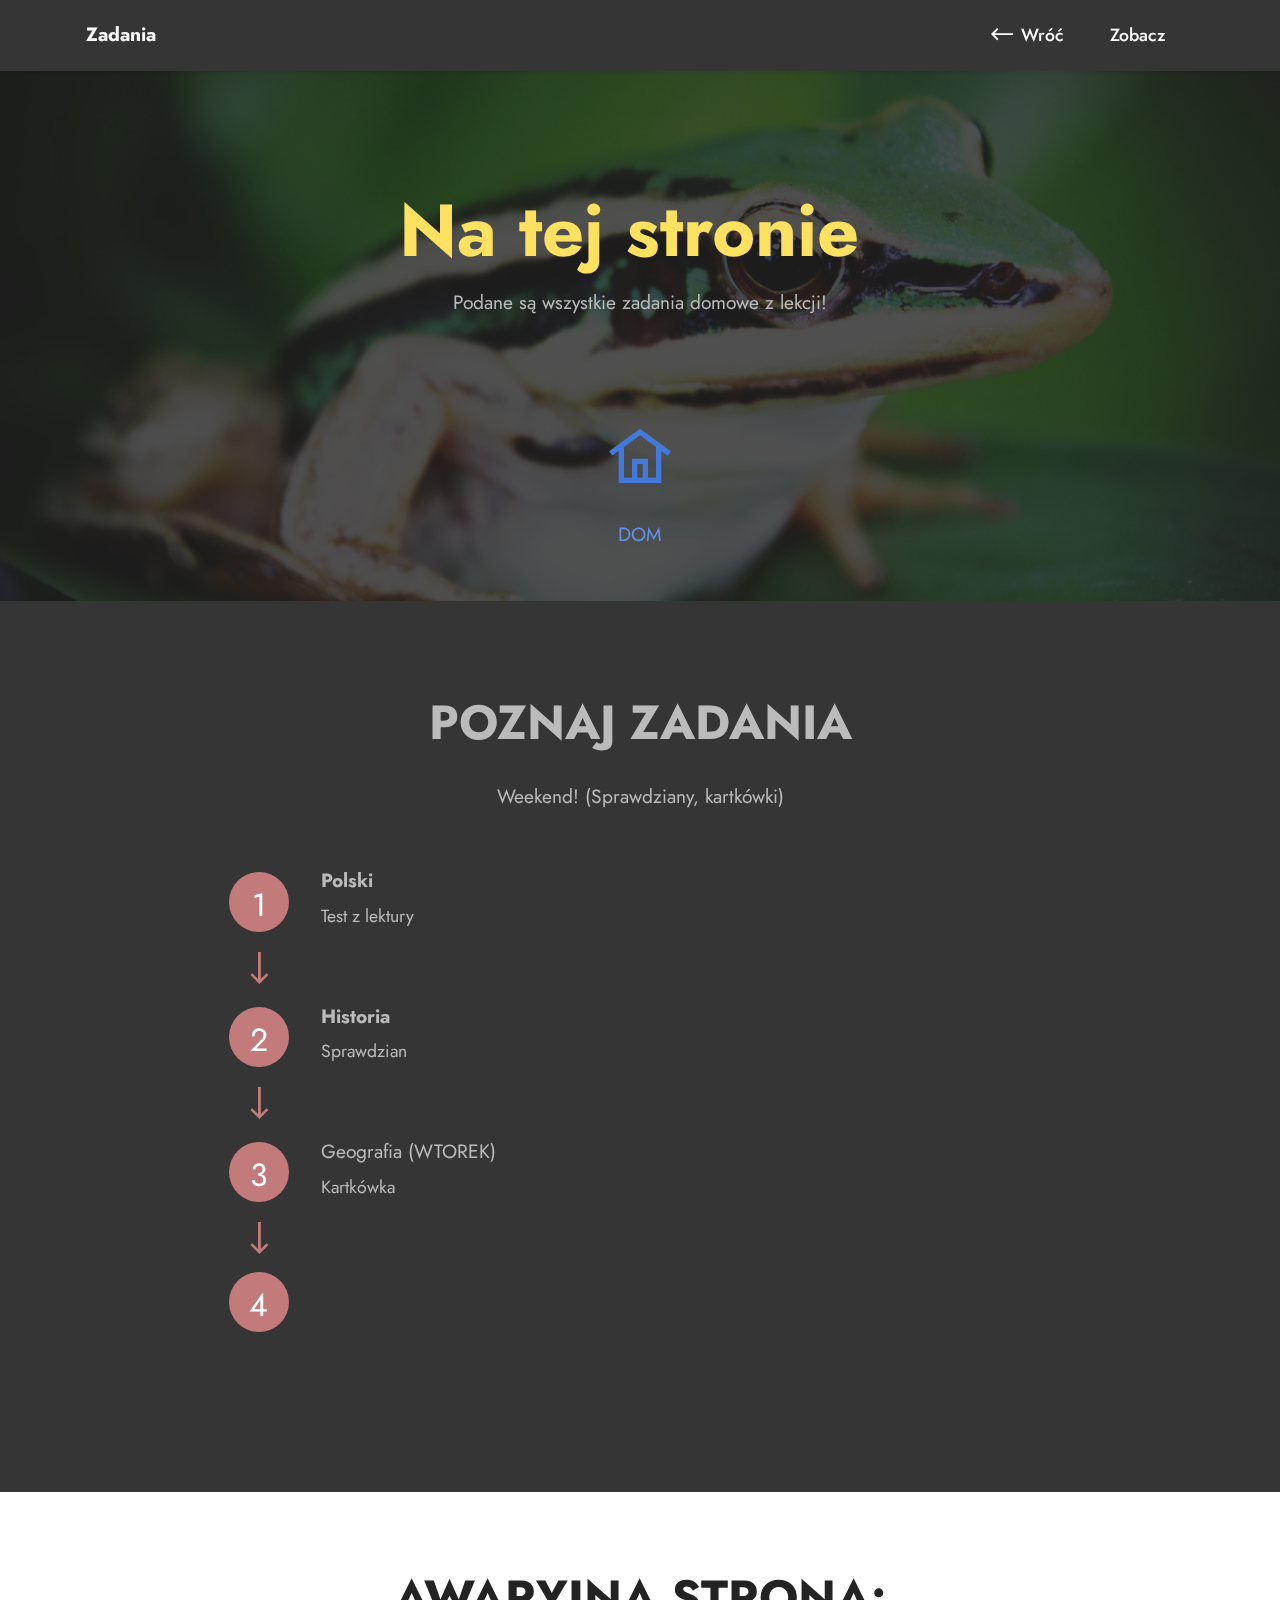
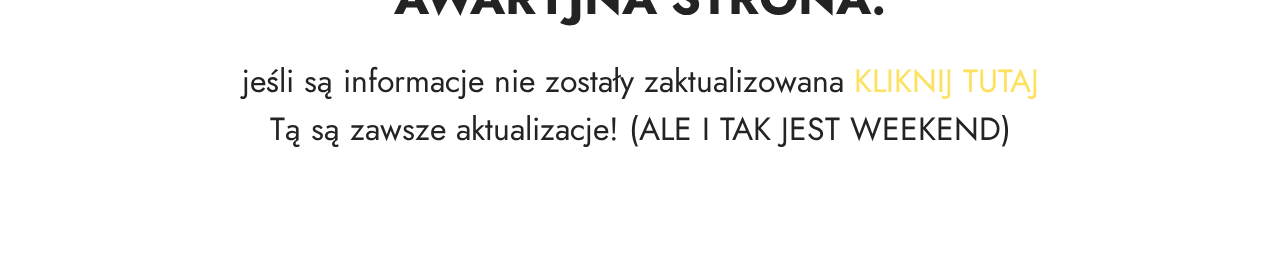
==== commit 9d8abb2d: "Add files via upload" ====
--- a/Zad.html
+++ b/Zad.html
@@ -63,7 +63,7 @@
 
     
 
-    <div class="mbr-overlay" style="opacity: 0.4; background-color: rgb(35, 35, 35);">
+    <div class="mbr-overlay" style="opacity: 0.8; background-color: rgb(35, 35, 35);">
     </div>
 
     <div class="container">
@@ -102,7 +102,7 @@
                 <div class="card-wrapper pb-4">
                     <div class="card-box align-center">
                         <h4 class="card-title mbr-fonts-style mb-4 display-2"><strong>POZNAJ ZADANIA</strong></h4>
-                        <p class="mbr-text mbr-fonts-style mb-4 display-7"></p>
+                        <p class="mbr-text mbr-fonts-style mb-4 display-7">Weekend! (Sprawdziany, kartkówki)</p>
                         
                     </div>
                 </div>
@@ -114,7 +114,7 @@
                     </div>
                     <div class="text-box">
                         <h4 class="icon-title card-title mbr-black mbr-fonts-style display-7"><strong>Polski</strong></h4>
-                        <h5 class="icon-text mbr-black mbr-fonts-style display-4">Przepisać<br></h5>
+                        <h5 class="icon-text mbr-black mbr-fonts-style display-4">Test z lektury<br></h5>
                     </div>
                 </div>
                 <div class="item mbr-flex">
@@ -122,8 +122,8 @@
                         <span class="step-number mbr-fonts-style display-5">2</span>
                     </div>
                     <div class="text-box">
-                        <h4 class="icon-title card-title mbr-black mbr-fonts-style display-7"><strong>Matematyka</strong></h4>
-                        <h5 class="icon-text mbr-black mbr-fonts-style display-4"></h5>
+                        <h4 class="icon-title card-title mbr-black mbr-fonts-style display-7"><strong>Historia</strong></h4>
+                        <h5 class="icon-text mbr-black mbr-fonts-style display-4">Sprawdzian</h5>
                     </div>
                 </div>
                 <div class="item mbr-flex">
@@ -131,8 +131,8 @@
                         <span class="step-number mbr-fonts-style display-5">3</span>
                     </div>
                     <div class="text-box">
-                        <h4 class="icon-title card-title mbr-black mbr-fonts-style display-7">Angielski</h4>
-                        <h5 class="icon-text mbr-black mbr-fonts-style display-4"></h5>
+                        <h4 class="icon-title card-title mbr-black mbr-fonts-style display-7">Geografia (WTOREK)</h4>
+                        <h5 class="icon-text mbr-black mbr-fonts-style display-4">Kartkówka</h5>
                     </div>
                 </div>
                 <div class="item mbr-flex last">
@@ -165,16 +165,16 @@
             <div class="title col-md-12 col-lg-10">
                 <h3 class="mbr-section-title mbr-fonts-style align-center mb-4 display-2">
                     <strong>AWARYJNA STRONA:</strong></h3>
-                <h4 class="mbr-section-subtitle align-center mbr-fonts-style mb-4 display-5">jeśli są informacje nie zostały zaktualizowana <a href="https://tiny.pl/w7hr4" class="text-warning text-primary">KLIKNIJ TUTAJ</a><br>Tą są zawsze aktualizacje!</h4>
+                <h4 class="mbr-section-subtitle align-center mbr-fonts-style mb-4 display-5">jeśli są informacje nie zostały zaktualizowana <a href="https://tiny.pl/w7hr4" class="text-warning text-primary">KLIKNIJ TUTAJ</a><br>Tą są zawsze aktualizacje! (ALE I TAK JEST WEEKEND)</h4>
                 
             </div>
         </div>
     </div>
-</section><section id="hide-footer" class="display-7" style="padding: 0;align-items: center;justify-content: center;flex-wrap: wrap;    align-content: center;display: flex;position: relative;height: 4rem;"><a href="https://mobiri.se/2879419" style="flex: 1 1;height: 4rem;position: absolute;width: 100%;z-index: 1;"><img alt="" style="height: 4rem;" src="[data-uri]"></a><p style="margin: 0;text-align: center;" class="display-7">Created with Mobirise &#8204;</p><a style="z-index:1" href="https://mobirise.com/web-page-maker.html">Free Web Page Builder</a></section><script src="assets/bootstrap/js/bootstrap.bundle.min.js"></script>  <script src="assets/parallax/jarallax.js"></script>  <script src="assets/smoothscroll/smooth-scroll.js"></script>  <script src="assets/ytplayer/index.js"></script>  <script src="assets/dropdown/js/navbar-dropdown.js"></script>  <script src="assets/vimeoplayer/player.js"></script>  <script src="assets/theme/js/script.js"></script>  
+</section><section id="hide-footer" class="display-7" style="padding: 0;align-items: center;justify-content: center;flex-wrap: wrap;    align-content: center;display: flex;position: relative;height: 4rem;"><a href="https://mobiri.se/2879419" style="flex: 1 1;height: 4rem;position: absolute;width: 100%;z-index: 1;"><img alt="" style="height: 4rem;" src="[data-uri]"></a><p style="margin: 0;text-align: center;" class="display-7">Built with Mobirise &#8204;</p><a style="z-index:1" href="https://mobirise.com/web-page-maker.html">Free Web Page Maker</a></section><script src="assets/bootstrap/js/bootstrap.bundle.min.js"></script>  <script src="assets/parallax/jarallax.js"></script>  <script src="assets/smoothscroll/smooth-scroll.js"></script>  <script src="assets/ytplayer/index.js"></script>  <script src="assets/dropdown/js/navbar-dropdown.js"></script>  <script src="assets/vimeoplayer/player.js"></script>  <script src="assets/theme/js/script.js"></script>  
   
- <style>
+<style>
 #hide-footer{display: none !important;}
 </style> 
-
+ 
 </body>
 </html>--- a/assets/mobirise/css/mbr-additional.css
+++ b/assets/mobirise/css/mbr-additional.css
@@ -1061,7 +1061,7 @@
 .cid-sFGzrhlvIh {
   padding-top: 120px;
   padding-bottom: 0px;
-  background-image: url("../../../assets/images/mbr-3.jpg");
+  background-image: url("../../../assets/images/mbr-4.jpg");
 }
 .cid-sFGzrhlvIh .icons-media-container {
   display: flex;
--- a/assets/mobirise/css/mbr-additional.css
+++ b/assets/mobirise/css/mbr-additional.css
@@ -1061,7 +1061,7 @@
 .cid-sFGzrhlvIh {
   padding-top: 120px;
   padding-bottom: 0px;
-  background-image: url("../../../assets/images/mbr-3.jpg");
+  background-image: url("../../../assets/images/mbr-4.jpg");
 }
 .cid-sFGzrhlvIh .icons-media-container {
   display: flex;
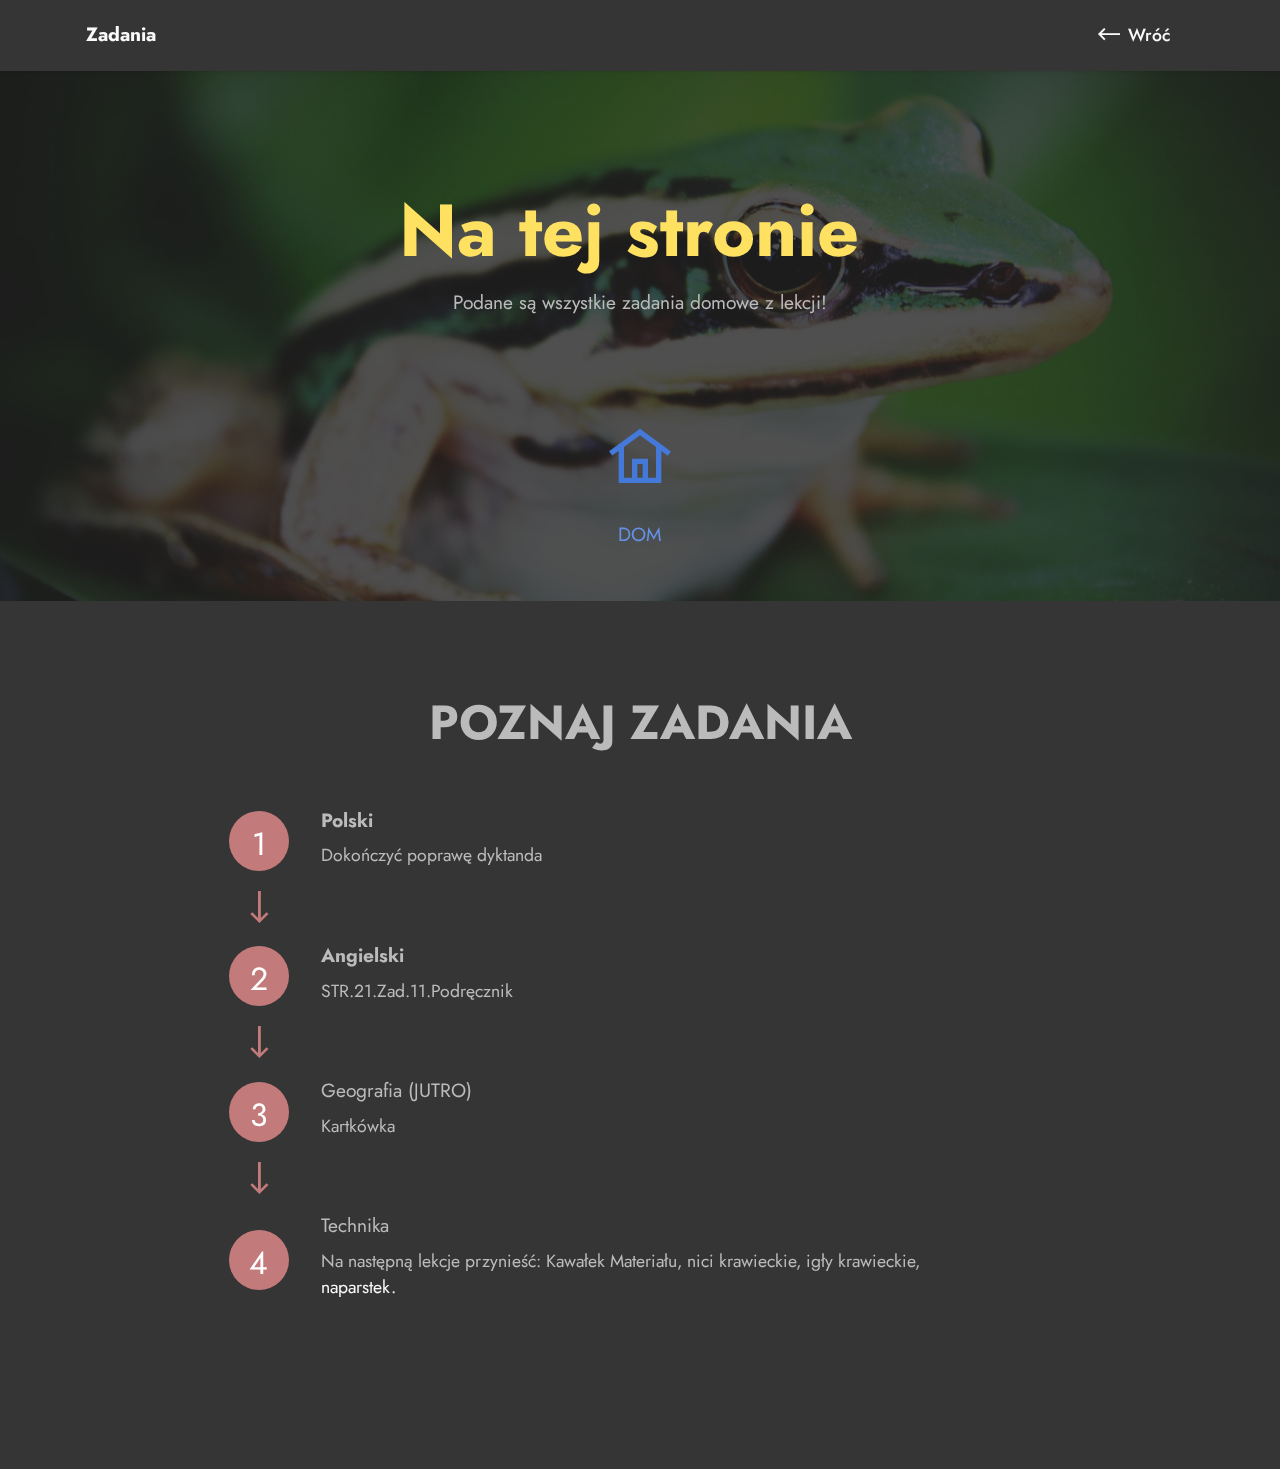
==== commit 3a554dd3: "Add files via upload" ====
--- a/Zad.html
+++ b/Zad.html
@@ -51,7 +51,7 @@
                 </div>
             </button>
             <div class="collapse navbar-collapse" id="navbarSupportedContent">
-                <ul class="navbar-nav nav-dropdown nav-right" data-app-modern-menu="true"><li class="nav-item"><a class="nav-link link text-white text-primary display-4" href="index.html"><span class="mobi-mbri mobi-mbri-left mbr-iconfont mbr-iconfont-btn"></span>Wróć</a></li><li class="nav-item"><a class="nav-link link text-white text-primary display-4" href="Zad.html#bottom">Zobacz&nbsp;</a></li></ul>
+                <ul class="navbar-nav nav-dropdown nav-right" data-app-modern-menu="true"><li class="nav-item"><a class="nav-link link text-white text-primary display-4" href="index.html"><span class="mobi-mbri mobi-mbri-left mbr-iconfont mbr-iconfont-btn"></span>Wróć</a></li></ul>
                 
                 
             </div>
@@ -102,7 +102,7 @@
                 <div class="card-wrapper pb-4">
                     <div class="card-box align-center">
                         <h4 class="card-title mbr-fonts-style mb-4 display-2"><strong>POZNAJ ZADANIA</strong></h4>
-                        <p class="mbr-text mbr-fonts-style mb-4 display-7">Weekend! (Sprawdziany, kartkówki)</p>
+                        <p class="mbr-text mbr-fonts-style mb-4 display-7"></p>
                         
                     </div>
                 </div>
@@ -114,7 +114,7 @@
                     </div>
                     <div class="text-box">
                         <h4 class="icon-title card-title mbr-black mbr-fonts-style display-7"><strong>Polski</strong></h4>
-                        <h5 class="icon-text mbr-black mbr-fonts-style display-4">Test z lektury<br></h5>
+                        <h5 class="icon-text mbr-black mbr-fonts-style display-4">Dokończyć poprawę dyktanda<br></h5>
                     </div>
                 </div>
                 <div class="item mbr-flex">
@@ -122,8 +122,8 @@
                         <span class="step-number mbr-fonts-style display-5">2</span>
                     </div>
                     <div class="text-box">
-                        <h4 class="icon-title card-title mbr-black mbr-fonts-style display-7"><strong>Historia</strong></h4>
-                        <h5 class="icon-text mbr-black mbr-fonts-style display-4">Sprawdzian</h5>
+                        <h4 class="icon-title card-title mbr-black mbr-fonts-style display-7"><strong>Angielski</strong></h4>
+                        <h5 class="icon-text mbr-black mbr-fonts-style display-4">STR.21.Zad.11.Podręcznik</h5>
                     </div>
                 </div>
                 <div class="item mbr-flex">
@@ -131,7 +131,7 @@
                         <span class="step-number mbr-fonts-style display-5">3</span>
                     </div>
                     <div class="text-box">
-                        <h4 class="icon-title card-title mbr-black mbr-fonts-style display-7">Geografia (WTOREK)</h4>
+                        <h4 class="icon-title card-title mbr-black mbr-fonts-style display-7">Geografia (JUTRO)</h4>
                         <h5 class="icon-text mbr-black mbr-fonts-style display-4">Kartkówka</h5>
                     </div>
                 </div>
@@ -140,8 +140,8 @@
                         <span class="step-number mbr-fonts-style display-5">4</span>
                     </div>
                     <div class="text-box">
-                        <h4 class="icon-title card-title mbr-black mbr-fonts-style display-7"></h4>
-                        <h5 class="icon-text mbr-black mbr-fonts-style display-4"></h5>
+                        <h4 class="icon-title card-title mbr-black mbr-fonts-style display-7">Technika</h4>
+                        <h5 class="icon-text mbr-black mbr-fonts-style display-4">Na następną lekcje przynieść: Kawałek Materiału, nici krawieckie, igły krawieckie,<br><strong><a href="https://b.allegroimg.com/s512/01da26/338ea8404cb084709f82ff7d472b/NAPARSTEK-SREDNI-16-mm-NAPARSTKI-do-HAFTOWANIA-Rozmiar-M" class="text-white text-primary" target="_blank">naparstek.</a></strong></h5>
                     </div>
                 </div>
                 
@@ -153,28 +153,11 @@
             </div>
         </div>
     </div>
-</section>
-
-<section data-bs-version="5.1" class="content4 cid-tiQTqA4oin" id="content4-7">
-    
-
-    
-    
-    <div class="container">
-        <div class="row justify-content-center">
-            <div class="title col-md-12 col-lg-10">
-                <h3 class="mbr-section-title mbr-fonts-style align-center mb-4 display-2">
-                    <strong>AWARYJNA STRONA:</strong></h3>
-                <h4 class="mbr-section-subtitle align-center mbr-fonts-style mb-4 display-5">jeśli są informacje nie zostały zaktualizowana <a href="https://tiny.pl/w7hr4" class="text-warning text-primary">KLIKNIJ TUTAJ</a><br>Tą są zawsze aktualizacje! (ALE I TAK JEST WEEKEND)</h4>
-                
-            </div>
-        </div>
-    </div>
-</section><section id="hide-footer" class="display-7" style="padding: 0;align-items: center;justify-content: center;flex-wrap: wrap;    align-content: center;display: flex;position: relative;height: 4rem;"><a href="https://mobiri.se/2879419" style="flex: 1 1;height: 4rem;position: absolute;width: 100%;z-index: 1;"><img alt="" style="height: 4rem;" src="[data-uri]"></a><p style="margin: 0;text-align: center;" class="display-7">Built with Mobirise &#8204;</p><a style="z-index:1" href="https://mobirise.com/web-page-maker.html">Free Web Page Maker</a></section><script src="assets/bootstrap/js/bootstrap.bundle.min.js"></script>  <script src="assets/parallax/jarallax.js"></script>  <script src="assets/smoothscroll/smooth-scroll.js"></script>  <script src="assets/ytplayer/index.js"></script>  <script src="assets/dropdown/js/navbar-dropdown.js"></script>  <script src="assets/vimeoplayer/player.js"></script>  <script src="assets/theme/js/script.js"></script>  
+</section><section id="hide-footer" class="display-7" style="padding: 0;align-items: center;justify-content: center;flex-wrap: wrap;    align-content: center;display: flex;position: relative;height: 4rem;"><a href="https://mobiri.se/2879419" style="flex: 1 1;height: 4rem;position: absolute;width: 100%;z-index: 1;"><img alt="" style="height: 4rem;" src="[data-uri]"></a><p style="margin: 0;text-align: center;" class="display-7">Made with Mobirise &#8204;</p><a style="z-index:1" href="https://mobirise.com/offline-website-builder.html">Free Offline Website Builder</a></section><script src="assets/bootstrap/js/bootstrap.bundle.min.js"></script>  <script src="assets/parallax/jarallax.js"></script>  <script src="assets/smoothscroll/smooth-scroll.js"></script>  <script src="assets/ytplayer/index.js"></script>  <script src="assets/dropdown/js/navbar-dropdown.js"></script>  <script src="assets/vimeoplayer/player.js"></script>  <script src="assets/theme/js/script.js"></script>  
   
 <style>
 #hide-footer{display: none !important;}
-</style> 
- 
+</style>
+  
 </body>
 </html>--- a/assets/mobirise/css/mbr-additional.css
+++ b/assets/mobirise/css/mbr-additional.css
@@ -1193,20 +1193,3 @@
 .cid-sFGBbGYuTc .icon-text {
   color: #bbbbbb;
 }
-.cid-tiQTqA4oin {
-  padding-top: 5rem;
-  padding-bottom: 5rem;
-  background-color: #ffffff;
-}
-.cid-tiQTqA4oin .mbr-fallback-image.disabled {
-  display: none;
-}
-.cid-tiQTqA4oin .mbr-fallback-image {
-  display: block;
-  background-size: cover;
-  background-position: center center;
-  width: 100%;
-  height: 100%;
-  position: absolute;
-  top: 0;
-}
--- a/assets/mobirise/css/mbr-additional.css
+++ b/assets/mobirise/css/mbr-additional.css
@@ -1193,20 +1193,3 @@
 .cid-sFGBbGYuTc .icon-text {
   color: #bbbbbb;
 }
-.cid-tiQTqA4oin {
-  padding-top: 5rem;
-  padding-bottom: 5rem;
-  background-color: #ffffff;
-}
-.cid-tiQTqA4oin .mbr-fallback-image.disabled {
-  display: none;
-}
-.cid-tiQTqA4oin .mbr-fallback-image {
-  display: block;
-  background-size: cover;
-  background-position: center center;
-  width: 100%;
-  height: 100%;
-  position: absolute;
-  top: 0;
-}
